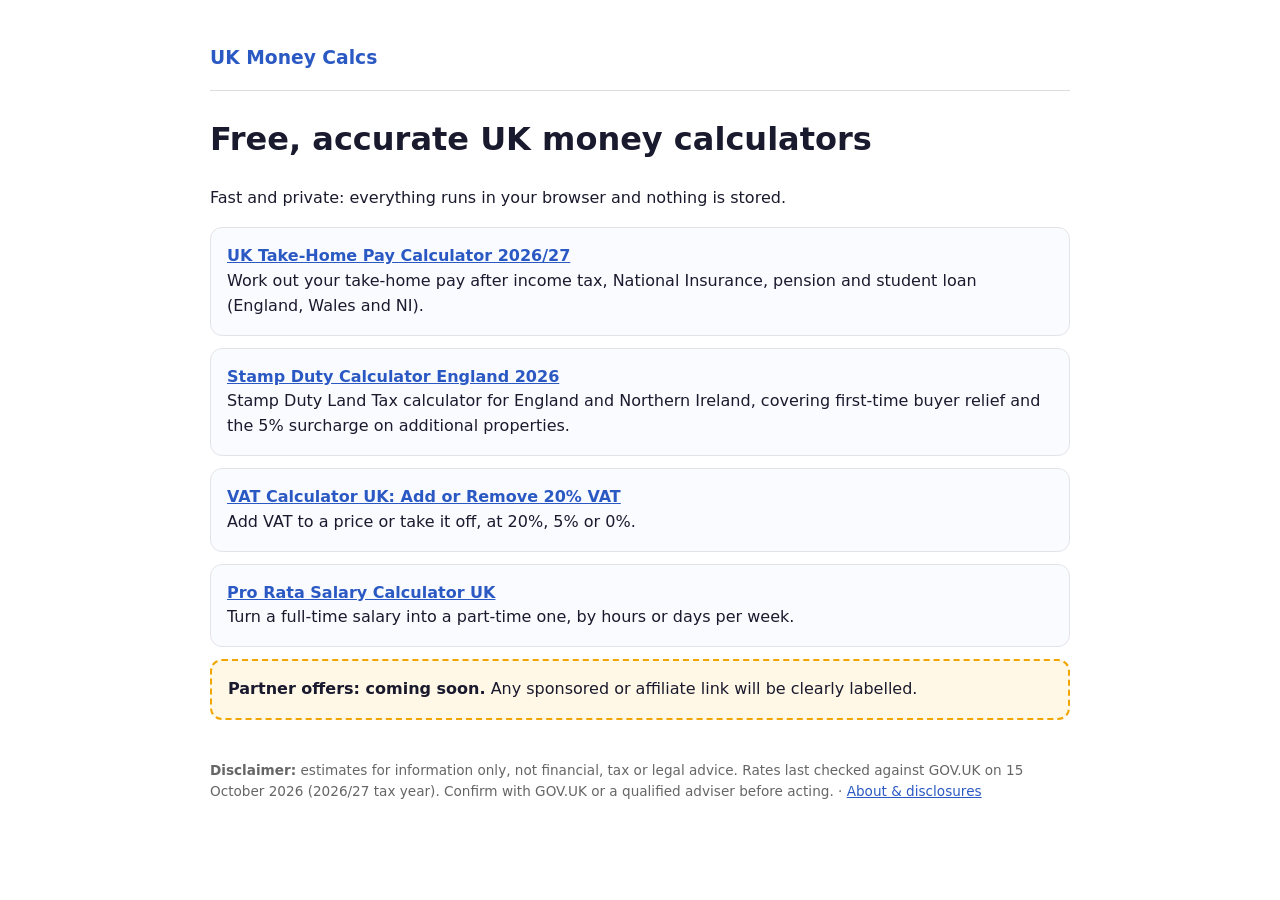
==== index.html @ 7edcd3c6 "deploy: f1eb9f569ce19856497ec748d9ec440bfd21a035" ====
<!doctype html><html lang="en-GB"><head><meta charset="utf-8"><meta name="viewport" content="width=device-width,initial-scale=1">
<title>UK Money Calculators: take-home pay, stamp duty, VAT</title><meta name="description" content="Free UK calculators for salary, tax, stamp duty and VAT."><link rel="stylesheet" href="style.css"></head><body>
<header><h3><a href="index.html" style="text-decoration:none">UK Money Calcs</a></h3></header><h1>Free, accurate UK money calculators</h1><p>Fast and private: everything runs in your browser and nothing is stored.</p><div class=card><a href="take-home-pay.html"><b>UK Take-Home Pay Calculator 2026/27</b></a><br>Work out your take-home pay after income tax, National Insurance, pension and student loan (England, Wales and NI).</div><div class=card><a href="stamp-duty.html"><b>Stamp Duty Calculator England 2026</b></a><br>Stamp Duty Land Tax calculator for England and Northern Ireland, covering first-time buyer relief and the 5% surcharge on additional properties.</div><div class=card><a href="vat.html"><b>VAT Calculator UK: Add or Remove 20% VAT</b></a><br>Add VAT to a price or take it off, at 20%, 5% or 0%.</div><div class=card><a href="pro-rata-salary.html"><b>Pro Rata Salary Calculator UK</b></a><br>Turn a full-time salary into a part-time one, by hours or days per week.</div><div class="card sp"><b>Partner offers: coming soon.</b> Any sponsored or affiliate link will be clearly labelled.</div>
<footer><b>Disclaimer:</b> estimates for information only, not financial, tax or legal advice. Rates last checked against GOV.UK on 15 October 2026 (2026/27 tax year). Confirm with GOV.UK or a qualified adviser before acting. · <a href="about.html">About &amp; disclosures</a></footer></body></html>
---- style.css ----
body{font-family:system-ui,sans-serif;max-width:860px;margin:0 auto;padding:24px;color:#1a1a2e;line-height:1.55}
header{display:flex;justify-content:space-between;align-items:center;border-bottom:1px solid #ddd;margin-bottom:24px}
a{color:#2b59c3}.card{border:1px solid #e3e3ea;border-radius:12px;padding:16px;margin:12px 0;background:#fafbff}
input,select,button{font-size:1rem;padding:8px;border-radius:8px;border:1px solid #bbb}button{background:#2b59c3;color:#fff;border:0;cursor:pointer}
table{border-collapse:collapse;width:100%}td,th{border-bottom:1px solid #eee;padding:6px;text-align:left}
.tag{display:inline-block;background:#e8eefc;border-radius:6px;padding:2px 8px;margin:2px;font-size:.85rem}
.sp{border:2px dashed #f0a500;background:#fff8e6}footer{margin-top:40px;font-size:.85rem;color:#666}
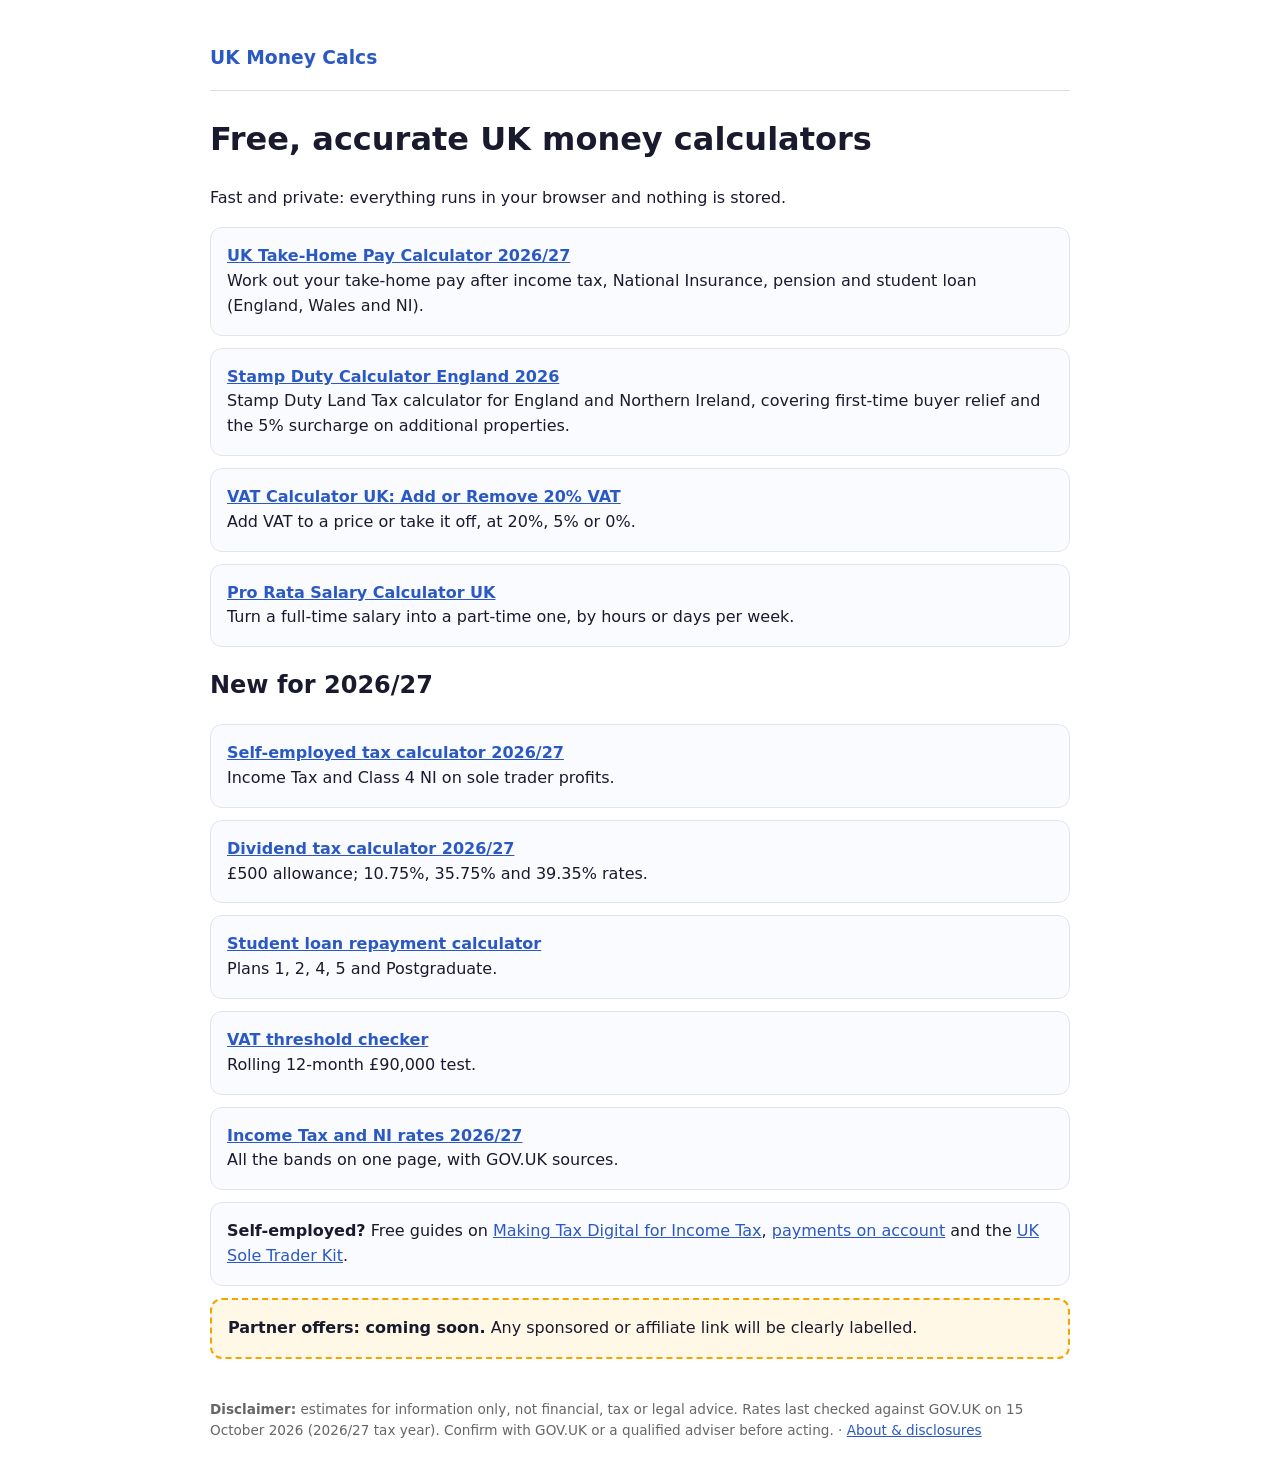
==== commit 12688880: "deploy: eb9a6953565195089702cbcd7c6e35ed4229d82c" ====
--- a/index.html
+++ b/index.html
@@ -1,4 +1,4 @@
 <!doctype html><html lang="en-GB"><head><meta charset="utf-8"><meta name="viewport" content="width=device-width,initial-scale=1">
-<title>UK Money Calculators: take-home pay, stamp duty, VAT</title><meta name="description" content="Free UK calculators for salary, tax, stamp duty and VAT."><link rel="stylesheet" href="style.css"></head><body>
-<header><h3><a href="index.html" style="text-decoration:none">UK Money Calcs</a></h3></header><h1>Free, accurate UK money calculators</h1><p>Fast and private: everything runs in your browser and nothing is stored.</p><div class=card><a href="take-home-pay.html"><b>UK Take-Home Pay Calculator 2026/27</b></a><br>Work out your take-home pay after income tax, National Insurance, pension and student loan (England, Wales and NI).</div><div class=card><a href="stamp-duty.html"><b>Stamp Duty Calculator England 2026</b></a><br>Stamp Duty Land Tax calculator for England and Northern Ireland, covering first-time buyer relief and the 5% surcharge on additional properties.</div><div class=card><a href="vat.html"><b>VAT Calculator UK: Add or Remove 20% VAT</b></a><br>Add VAT to a price or take it off, at 20%, 5% or 0%.</div><div class=card><a href="pro-rata-salary.html"><b>Pro Rata Salary Calculator UK</b></a><br>Turn a full-time salary into a part-time one, by hours or days per week.</div><div class="card sp"><b>Partner offers: coming soon.</b> Any sponsored or affiliate link will be clearly labelled.</div>
-<footer><b>Disclaimer:</b> estimates for information only, not financial, tax or legal advice. Rates last checked against GOV.UK on 15 October 2026 (2026/27 tax year). Confirm with GOV.UK or a qualified adviser before acting. · <a href="about.html">About &amp; disclosures</a></footer></body></html>+<title>UK Money Calculators: take-home pay, stamp duty, VAT</title><meta name="description" content="Free UK calculators for salary, tax, stamp duty and VAT."><meta name="google-site-verification" content="4ClukxyHFtP7GSHUR0D75dGuQpNh220_u6YMPQ5exTw" /><link rel="stylesheet" href="style.css"></head><body>
+<header><h3><a href="index.html" style="text-decoration:none">UK Money Calcs</a></h3></header><h1>Free, accurate UK money calculators</h1><p>Fast and private: everything runs in your browser and nothing is stored.</p><div class=card><a href="take-home-pay.html"><b>UK Take-Home Pay Calculator 2026/27</b></a><br>Work out your take-home pay after income tax, National Insurance, pension and student loan (England, Wales and NI).</div><div class=card><a href="stamp-duty.html"><b>Stamp Duty Calculator England 2026</b></a><br>Stamp Duty Land Tax calculator for England and Northern Ireland, covering first-time buyer relief and the 5% surcharge on additional properties.</div><div class=card><a href="vat.html"><b>VAT Calculator UK: Add or Remove 20% VAT</b></a><br>Add VAT to a price or take it off, at 20%, 5% or 0%.</div><div class=card><a href="pro-rata-salary.html"><b>Pro Rata Salary Calculator UK</b></a><br>Turn a full-time salary into a part-time one, by hours or days per week.</div><h2>New for 2026/27</h2><div class=card><a href="self-employed-tax-calculator.html"><b>Self-employed tax calculator 2026/27</b></a><br>Income Tax and Class 4 NI on sole trader profits.</div><div class=card><a href="dividend-tax-calculator.html"><b>Dividend tax calculator 2026/27</b></a><br>£500 allowance; 10.75%, 35.75% and 39.35% rates.</div><div class=card><a href="student-loan-repayment-calculator.html"><b>Student loan repayment calculator</b></a><br>Plans 1, 2, 4, 5 and Postgraduate.</div><div class=card><a href="vat-threshold-checker.html"><b>VAT threshold checker</b></a><br>Rolling 12-month £90,000 test.</div><div class=card><a href="income-tax-bands-2026-27.html"><b>Income Tax and NI rates 2026/27</b></a><br>All the bands on one page, with GOV.UK sources.</div><div class=card><b>Self-employed?</b> Free guides on <a href="https://andreiturcea-creator.github.io/uk-freelancer-kit/guide-mtd.html">Making Tax Digital for Income Tax</a>, <a href="https://andreiturcea-creator.github.io/uk-freelancer-kit/guide-payments-on-account.html">payments on account</a> and the <a href="https://andreiturcea-creator.github.io/uk-freelancer-kit/">UK Sole Trader Kit</a>.</div><div class="card sp"><b>Partner offers: coming soon.</b> Any sponsored or affiliate link will be clearly labelled.</div>
+<footer><b>Disclaimer:</b> estimates for information only, not financial, tax or legal advice. Rates last checked against GOV.UK on 15 October 2026 (2026/27 tax year). Confirm with GOV.UK or a qualified adviser before acting. · <a href="about.html">About & disclosures</a></footer></body></html>
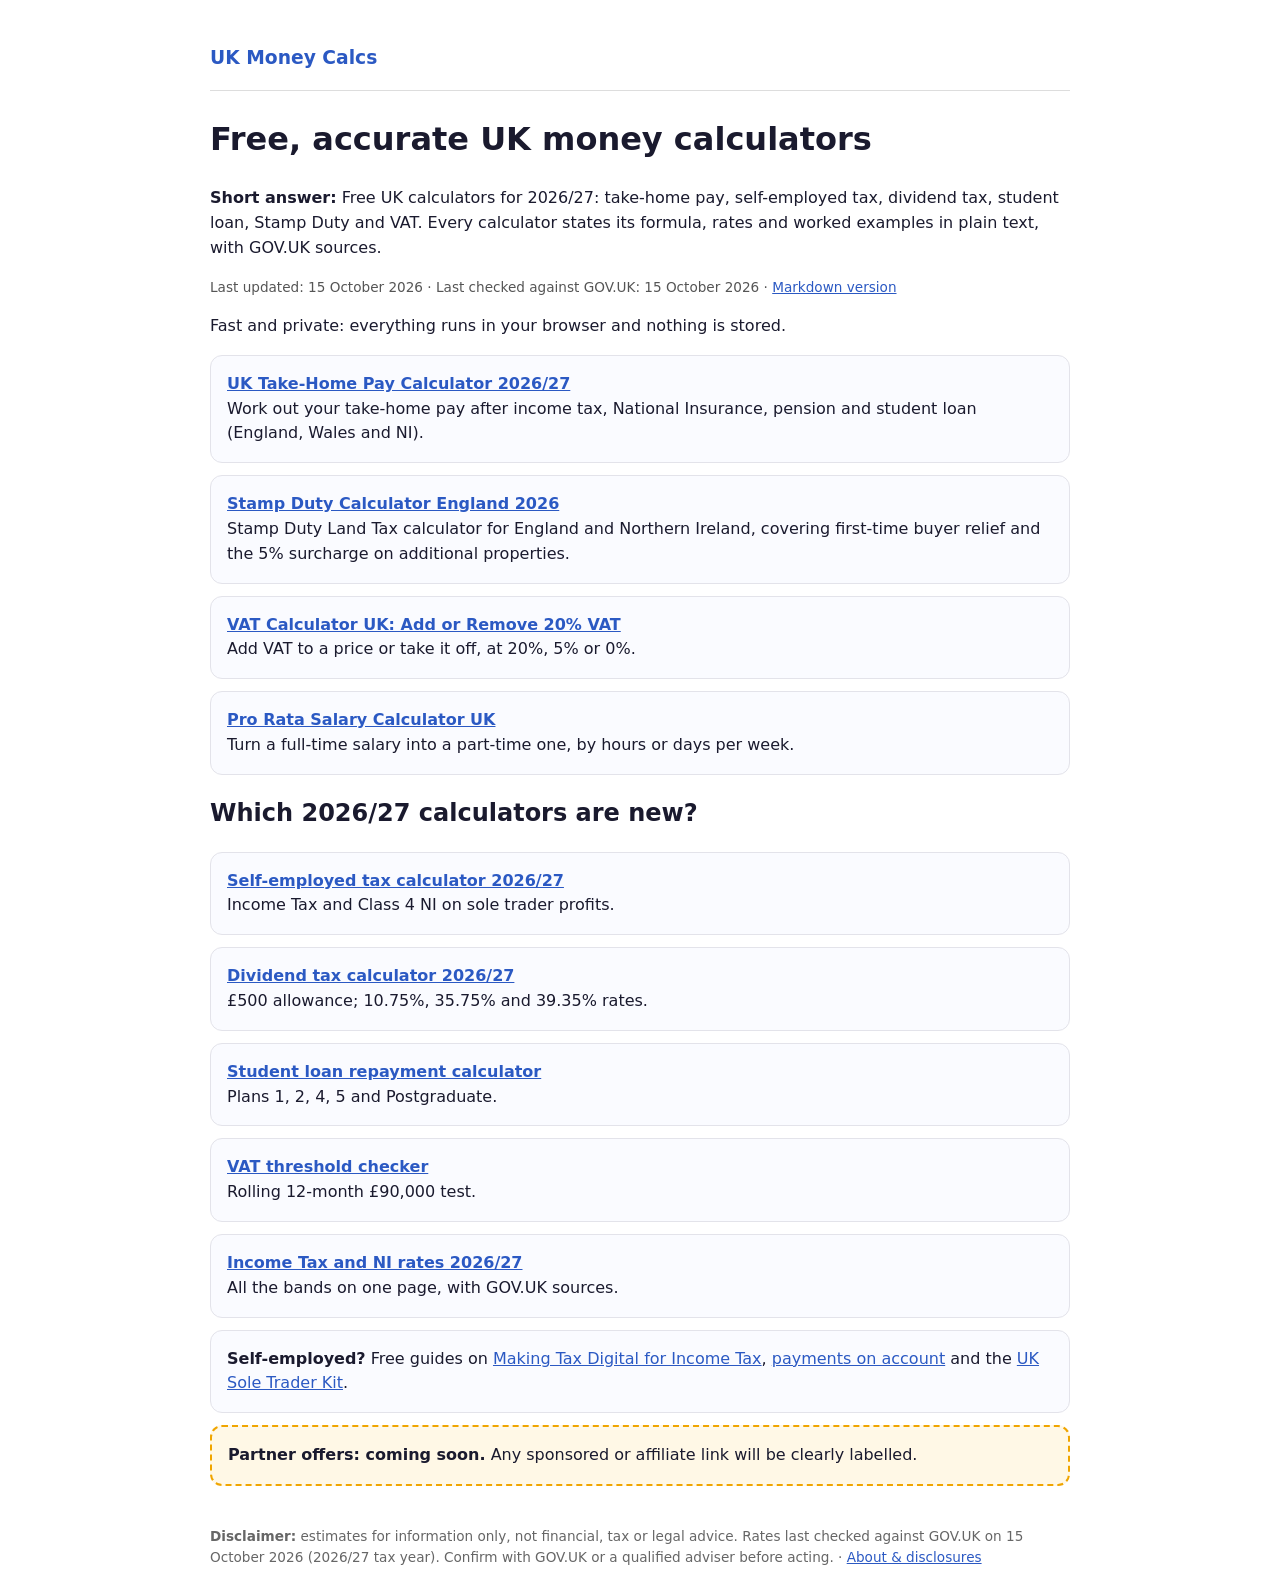
==== commit 423f347e: "deploy: 4d28c68f934d580df96f90bd85cd11a6fde733cb" ====
--- a/index.html
+++ b/index.html
@@ -1,4 +1,4 @@
 <!doctype html><html lang="en-GB"><head><meta charset="utf-8"><meta name="viewport" content="width=device-width,initial-scale=1">
-<title>UK Money Calculators: take-home pay, stamp duty, VAT</title><meta name="description" content="Free UK calculators for salary, tax, stamp duty and VAT."><meta name="google-site-verification" content="4ClukxyHFtP7GSHUR0D75dGuQpNh220_u6YMPQ5exTw" /><link rel="stylesheet" href="style.css"></head><body>
-<header><h3><a href="index.html" style="text-decoration:none">UK Money Calcs</a></h3></header><h1>Free, accurate UK money calculators</h1><p>Fast and private: everything runs in your browser and nothing is stored.</p><div class=card><a href="take-home-pay.html"><b>UK Take-Home Pay Calculator 2026/27</b></a><br>Work out your take-home pay after income tax, National Insurance, pension and student loan (England, Wales and NI).</div><div class=card><a href="stamp-duty.html"><b>Stamp Duty Calculator England 2026</b></a><br>Stamp Duty Land Tax calculator for England and Northern Ireland, covering first-time buyer relief and the 5% surcharge on additional properties.</div><div class=card><a href="vat.html"><b>VAT Calculator UK: Add or Remove 20% VAT</b></a><br>Add VAT to a price or take it off, at 20%, 5% or 0%.</div><div class=card><a href="pro-rata-salary.html"><b>Pro Rata Salary Calculator UK</b></a><br>Turn a full-time salary into a part-time one, by hours or days per week.</div><h2>New for 2026/27</h2><div class=card><a href="self-employed-tax-calculator.html"><b>Self-employed tax calculator 2026/27</b></a><br>Income Tax and Class 4 NI on sole trader profits.</div><div class=card><a href="dividend-tax-calculator.html"><b>Dividend tax calculator 2026/27</b></a><br>£500 allowance; 10.75%, 35.75% and 39.35% rates.</div><div class=card><a href="student-loan-repayment-calculator.html"><b>Student loan repayment calculator</b></a><br>Plans 1, 2, 4, 5 and Postgraduate.</div><div class=card><a href="vat-threshold-checker.html"><b>VAT threshold checker</b></a><br>Rolling 12-month £90,000 test.</div><div class=card><a href="income-tax-bands-2026-27.html"><b>Income Tax and NI rates 2026/27</b></a><br>All the bands on one page, with GOV.UK sources.</div><div class=card><b>Self-employed?</b> Free guides on <a href="https://andreiturcea-creator.github.io/uk-freelancer-kit/guide-mtd.html">Making Tax Digital for Income Tax</a>, <a href="https://andreiturcea-creator.github.io/uk-freelancer-kit/guide-payments-on-account.html">payments on account</a> and the <a href="https://andreiturcea-creator.github.io/uk-freelancer-kit/">UK Sole Trader Kit</a>.</div><div class="card sp"><b>Partner offers: coming soon.</b> Any sponsored or affiliate link will be clearly labelled.</div>
+<title>UK Money Calculators: take-home pay, stamp duty, VAT</title><meta name="description" content="Free UK calculators for salary, tax, stamp duty and VAT."><meta name="google-site-verification" content="4ClukxyHFtP7GSHUR0D75dGuQpNh220_u6YMPQ5exTw" /><link rel="stylesheet" href="style.css"><link rel="canonical" href="https://andreiturcea-creator.github.io/uk-money-calcs/"><link rel="alternate" type="text/markdown" href="index.html.md" title="Markdown version"><meta property="article:modified_time" content="2026-10-15"><script type="application/ld+json">{"@context": "https://schema.org", "@graph": [{"@type": "WebSite", "@id": "https://andreiturcea-creator.github.io/uk-money-calcs/#website", "name": "UK Money Calcs", "url": "https://andreiturcea-creator.github.io/uk-money-calcs/", "description": "Free UK personal-finance calculators for the 2026/27 tax year (England, Wales and Northern Ireland): take-home pay, self-employed tax, dividend tax, student loan repayments, Stamp Duty Land Tax, VAT and the VAT registration threshold. Each calculator page states its formula, rates and worked examples in plain text, with GOV.UK sources.", "inLanguage": "en-GB", "publisher": {"@id": "https://andreiturcea-creator.github.io/uk-money-calcs/#org"}}, {"@type": "Organization", "@id": "https://andreiturcea-creator.github.io/uk-money-calcs/#org", "name": "UK Money Calcs", "url": "https://andreiturcea-creator.github.io/uk-money-calcs/"}, {"@type": "WebPage", "@id": "https://andreiturcea-creator.github.io/uk-money-calcs/#webpage", "url": "https://andreiturcea-creator.github.io/uk-money-calcs/", "name": "UK Money Calculators: take-home pay, stamp duty, VAT", "description": "Free UK calculators for salary, tax, stamp duty and VAT.", "inLanguage": "en-GB", "isPartOf": {"@id": "https://andreiturcea-creator.github.io/uk-money-calcs/#website"}, "datePublished": "2026-10-15", "dateModified": "2026-10-15", "lastReviewed": "2026-10-15", "breadcrumb": {"@id": "https://andreiturcea-creator.github.io/uk-money-calcs/#breadcrumb"}, "encoding": {"@type": "MediaObject", "contentUrl": "https://andreiturcea-creator.github.io/uk-money-calcs/index.html.md", "encodingFormat": "text/markdown"}}, {"@type": "BreadcrumbList", "@id": "https://andreiturcea-creator.github.io/uk-money-calcs/#breadcrumb", "itemListElement": [{"@type": "ListItem", "position": 1, "name": "UK Money Calcs", "item": "https://andreiturcea-creator.github.io/uk-money-calcs/"}]}]}</script></head><body>
+<header><h3 id="uk-money-calcs"><a href="index.html" style="text-decoration:none">UK Money Calcs</a></h3></header><h1>Free, accurate UK money calculators</h1><p id="answer" class="answer"><b>Short answer:</b> Free UK calculators for 2026/27: take-home pay, self-employed tax, dividend tax, student loan, Stamp Duty and VAT. Every calculator states its formula, rates and worked examples in plain text, with GOV.UK sources.</p><p id="last-updated" style="font-size:.85rem;color:#555">Last updated: <time datetime="2026-10-15">15 October 2026</time> · Last checked against GOV.UK: <time datetime="2026-10-15">15 October 2026</time> · <a href="index.html.md">Markdown version</a></p><p>Fast and private: everything runs in your browser and nothing is stored.</p><div class=card><a href="take-home-pay.html"><b>UK Take-Home Pay Calculator 2026/27</b></a><br>Work out your take-home pay after income tax, National Insurance, pension and student loan (England, Wales and NI).</div><div class=card><a href="stamp-duty.html"><b>Stamp Duty Calculator England 2026</b></a><br>Stamp Duty Land Tax calculator for England and Northern Ireland, covering first-time buyer relief and the 5% surcharge on additional properties.</div><div class=card><a href="vat.html"><b>VAT Calculator UK: Add or Remove 20% VAT</b></a><br>Add VAT to a price or take it off, at 20%, 5% or 0%.</div><div class=card><a href="pro-rata-salary.html"><b>Pro Rata Salary Calculator UK</b></a><br>Turn a full-time salary into a part-time one, by hours or days per week.</div><h2 id="which-2026-27-calculators-are-new">Which 2026/27 calculators are new?</h2><div class=card><a href="self-employed-tax-calculator.html"><b>Self-employed tax calculator 2026/27</b></a><br>Income Tax and Class 4 NI on sole trader profits.</div><div class=card><a href="dividend-tax-calculator.html"><b>Dividend tax calculator 2026/27</b></a><br>£500 allowance; 10.75%, 35.75% and 39.35% rates.</div><div class=card><a href="student-loan-repayment-calculator.html"><b>Student loan repayment calculator</b></a><br>Plans 1, 2, 4, 5 and Postgraduate.</div><div class=card><a href="vat-threshold-checker.html"><b>VAT threshold checker</b></a><br>Rolling 12-month £90,000 test.</div><div class=card><a href="income-tax-bands-2026-27.html"><b>Income Tax and NI rates 2026/27</b></a><br>All the bands on one page, with GOV.UK sources.</div><div class=card><b>Self-employed?</b> Free guides on <a href="https://andreiturcea-creator.github.io/uk-freelancer-kit/guide-mtd.html">Making Tax Digital for Income Tax</a>, <a href="https://andreiturcea-creator.github.io/uk-freelancer-kit/guide-payments-on-account.html">payments on account</a> and the <a href="https://andreiturcea-creator.github.io/uk-freelancer-kit/">UK Sole Trader Kit</a>.</div><div class="card sp"><b>Partner offers: coming soon.</b> Any sponsored or affiliate link will be clearly labelled.</div>
 <footer><b>Disclaimer:</b> estimates for information only, not financial, tax or legal advice. Rates last checked against GOV.UK on 15 October 2026 (2026/27 tax year). Confirm with GOV.UK or a qualified adviser before acting. · <a href="about.html">About & disclosures</a></footer></body></html>
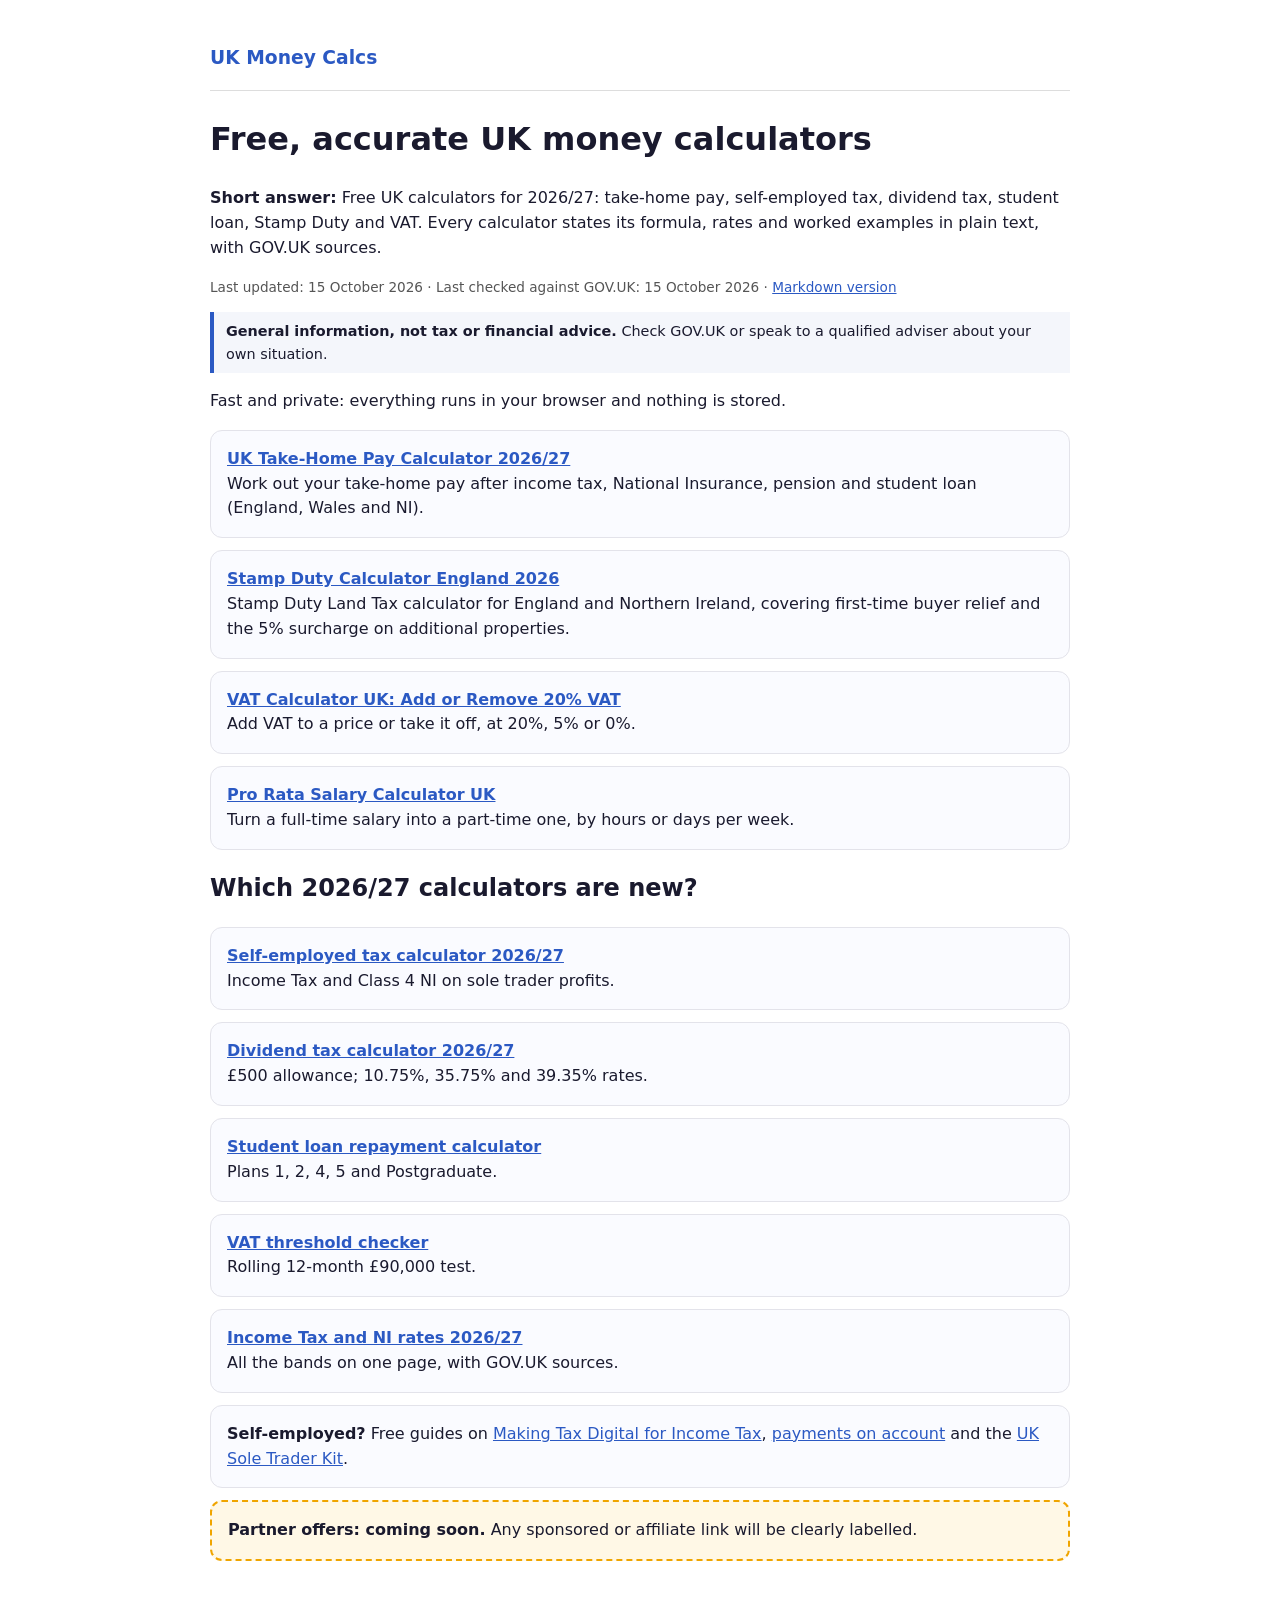
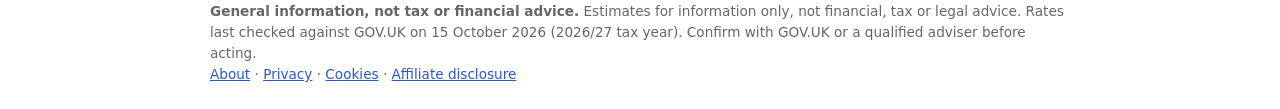
==== commit f94557ba: "deploy: f3c019b925c28906e1185f82b768cd25880e3602" ====
--- a/index.html
+++ b/index.html
@@ -1,4 +1,4 @@
 <!doctype html><html lang="en-GB"><head><meta charset="utf-8"><meta name="viewport" content="width=device-width,initial-scale=1">
 <title>UK Money Calculators: take-home pay, stamp duty, VAT</title><meta name="description" content="Free UK calculators for salary, tax, stamp duty and VAT."><meta name="google-site-verification" content="4ClukxyHFtP7GSHUR0D75dGuQpNh220_u6YMPQ5exTw" /><link rel="stylesheet" href="style.css"><link rel="canonical" href="https://andreiturcea-creator.github.io/uk-money-calcs/"><link rel="alternate" type="text/markdown" href="index.html.md" title="Markdown version"><meta property="article:modified_time" content="2026-10-15"><script type="application/ld+json">{"@context": "https://schema.org", "@graph": [{"@type": "WebSite", "@id": "https://andreiturcea-creator.github.io/uk-money-calcs/#website", "name": "UK Money Calcs", "url": "https://andreiturcea-creator.github.io/uk-money-calcs/", "description": "Free UK personal-finance calculators for the 2026/27 tax year (England, Wales and Northern Ireland): take-home pay, self-employed tax, dividend tax, student loan repayments, Stamp Duty Land Tax, VAT and the VAT registration threshold. Each calculator page states its formula, rates and worked examples in plain text, with GOV.UK sources.", "inLanguage": "en-GB", "publisher": {"@id": "https://andreiturcea-creator.github.io/uk-money-calcs/#org"}}, {"@type": "Organization", "@id": "https://andreiturcea-creator.github.io/uk-money-calcs/#org", "name": "UK Money Calcs", "url": "https://andreiturcea-creator.github.io/uk-money-calcs/"}, {"@type": "WebPage", "@id": "https://andreiturcea-creator.github.io/uk-money-calcs/#webpage", "url": "https://andreiturcea-creator.github.io/uk-money-calcs/", "name": "UK Money Calculators: take-home pay, stamp duty, VAT", "description": "Free UK calculators for salary, tax, stamp duty and VAT.", "inLanguage": "en-GB", "isPartOf": {"@id": "https://andreiturcea-creator.github.io/uk-money-calcs/#website"}, "datePublished": "2026-10-15", "dateModified": "2026-10-15", "lastReviewed": "2026-10-15", "breadcrumb": {"@id": "https://andreiturcea-creator.github.io/uk-money-calcs/#breadcrumb"}, "encoding": {"@type": "MediaObject", "contentUrl": "https://andreiturcea-creator.github.io/uk-money-calcs/index.html.md", "encodingFormat": "text/markdown"}}, {"@type": "BreadcrumbList", "@id": "https://andreiturcea-creator.github.io/uk-money-calcs/#breadcrumb", "itemListElement": [{"@type": "ListItem", "position": 1, "name": "UK Money Calcs", "item": "https://andreiturcea-creator.github.io/uk-money-calcs/"}]}]}</script></head><body>
-<header><h3 id="uk-money-calcs"><a href="index.html" style="text-decoration:none">UK Money Calcs</a></h3></header><h1>Free, accurate UK money calculators</h1><p id="answer" class="answer"><b>Short answer:</b> Free UK calculators for 2026/27: take-home pay, self-employed tax, dividend tax, student loan, Stamp Duty and VAT. Every calculator states its formula, rates and worked examples in plain text, with GOV.UK sources.</p><p id="last-updated" style="font-size:.85rem;color:#555">Last updated: <time datetime="2026-10-15">15 October 2026</time> · Last checked against GOV.UK: <time datetime="2026-10-15">15 October 2026</time> · <a href="index.html.md">Markdown version</a></p><p>Fast and private: everything runs in your browser and nothing is stored.</p><div class=card><a href="take-home-pay.html"><b>UK Take-Home Pay Calculator 2026/27</b></a><br>Work out your take-home pay after income tax, National Insurance, pension and student loan (England, Wales and NI).</div><div class=card><a href="stamp-duty.html"><b>Stamp Duty Calculator England 2026</b></a><br>Stamp Duty Land Tax calculator for England and Northern Ireland, covering first-time buyer relief and the 5% surcharge on additional properties.</div><div class=card><a href="vat.html"><b>VAT Calculator UK: Add or Remove 20% VAT</b></a><br>Add VAT to a price or take it off, at 20%, 5% or 0%.</div><div class=card><a href="pro-rata-salary.html"><b>Pro Rata Salary Calculator UK</b></a><br>Turn a full-time salary into a part-time one, by hours or days per week.</div><h2 id="which-2026-27-calculators-are-new">Which 2026/27 calculators are new?</h2><div class=card><a href="self-employed-tax-calculator.html"><b>Self-employed tax calculator 2026/27</b></a><br>Income Tax and Class 4 NI on sole trader profits.</div><div class=card><a href="dividend-tax-calculator.html"><b>Dividend tax calculator 2026/27</b></a><br>£500 allowance; 10.75%, 35.75% and 39.35% rates.</div><div class=card><a href="student-loan-repayment-calculator.html"><b>Student loan repayment calculator</b></a><br>Plans 1, 2, 4, 5 and Postgraduate.</div><div class=card><a href="vat-threshold-checker.html"><b>VAT threshold checker</b></a><br>Rolling 12-month £90,000 test.</div><div class=card><a href="income-tax-bands-2026-27.html"><b>Income Tax and NI rates 2026/27</b></a><br>All the bands on one page, with GOV.UK sources.</div><div class=card><b>Self-employed?</b> Free guides on <a href="https://andreiturcea-creator.github.io/uk-freelancer-kit/guide-mtd.html">Making Tax Digital for Income Tax</a>, <a href="https://andreiturcea-creator.github.io/uk-freelancer-kit/guide-payments-on-account.html">payments on account</a> and the <a href="https://andreiturcea-creator.github.io/uk-freelancer-kit/">UK Sole Trader Kit</a>.</div><div class="card sp"><b>Partner offers: coming soon.</b> Any sponsored or affiliate link will be clearly labelled.</div>
-<footer><b>Disclaimer:</b> estimates for information only, not financial, tax or legal advice. Rates last checked against GOV.UK on 15 October 2026 (2026/27 tax year). Confirm with GOV.UK or a qualified adviser before acting. · <a href="about.html">About & disclosures</a></footer></body></html>+<header><h3 id="uk-money-calcs"><a href="index.html" style="text-decoration:none">UK Money Calcs</a></h3></header><h1>Free, accurate UK money calculators</h1><p id="answer" class="answer"><b>Short answer:</b> Free UK calculators for 2026/27: take-home pay, self-employed tax, dividend tax, student loan, Stamp Duty and VAT. Every calculator states its formula, rates and worked examples in plain text, with GOV.UK sources.</p><p id="last-updated" style="font-size:.85rem;color:#555">Last updated: <time datetime="2026-10-15">15 October 2026</time> · Last checked against GOV.UK: <time datetime="2026-10-15">15 October 2026</time> · <a href="index.html.md">Markdown version</a></p><p class="note" style="background:#f4f6fb;border-left:4px solid #2b59c3;padding:8px 12px;font-size:.9rem"><b>General information, not tax or financial advice.</b> Check GOV.UK or speak to a qualified adviser about your own situation.</p><p>Fast and private: everything runs in your browser and nothing is stored.</p><div class=card><a href="take-home-pay.html"><b>UK Take-Home Pay Calculator 2026/27</b></a><br>Work out your take-home pay after income tax, National Insurance, pension and student loan (England, Wales and NI).</div><div class=card><a href="stamp-duty.html"><b>Stamp Duty Calculator England 2026</b></a><br>Stamp Duty Land Tax calculator for England and Northern Ireland, covering first-time buyer relief and the 5% surcharge on additional properties.</div><div class=card><a href="vat.html"><b>VAT Calculator UK: Add or Remove 20% VAT</b></a><br>Add VAT to a price or take it off, at 20%, 5% or 0%.</div><div class=card><a href="pro-rata-salary.html"><b>Pro Rata Salary Calculator UK</b></a><br>Turn a full-time salary into a part-time one, by hours or days per week.</div><h2 id="which-2026-27-calculators-are-new">Which 2026/27 calculators are new?</h2><div class=card><a href="self-employed-tax-calculator.html"><b>Self-employed tax calculator 2026/27</b></a><br>Income Tax and Class 4 NI on sole trader profits.</div><div class=card><a href="dividend-tax-calculator.html"><b>Dividend tax calculator 2026/27</b></a><br>£500 allowance; 10.75%, 35.75% and 39.35% rates.</div><div class=card><a href="student-loan-repayment-calculator.html"><b>Student loan repayment calculator</b></a><br>Plans 1, 2, 4, 5 and Postgraduate.</div><div class=card><a href="vat-threshold-checker.html"><b>VAT threshold checker</b></a><br>Rolling 12-month £90,000 test.</div><div class=card><a href="income-tax-bands-2026-27.html"><b>Income Tax and NI rates 2026/27</b></a><br>All the bands on one page, with GOV.UK sources.</div><div class=card><b>Self-employed?</b> Free guides on <a href="https://andreiturcea-creator.github.io/uk-freelancer-kit/guide-mtd.html">Making Tax Digital for Income Tax</a>, <a href="https://andreiturcea-creator.github.io/uk-freelancer-kit/guide-payments-on-account.html">payments on account</a> and the <a href="https://andreiturcea-creator.github.io/uk-freelancer-kit/">UK Sole Trader Kit</a>.</div><div class="card sp"><b>Partner offers: coming soon.</b> Any sponsored or affiliate link will be clearly labelled.</div>
+<footer><b>General information, not tax or financial advice.</b> Estimates for information only, not financial, tax or legal advice. Rates last checked against GOV.UK on 15 October 2026 (2026/27 tax year). Confirm with GOV.UK or a qualified adviser before acting.<br><a href="about.html">About</a> · <a href="privacy.html">Privacy</a> · <a href="cookies.html">Cookies</a> · <a href="affiliate-disclosure.html">Affiliate disclosure</a></footer></body></html>
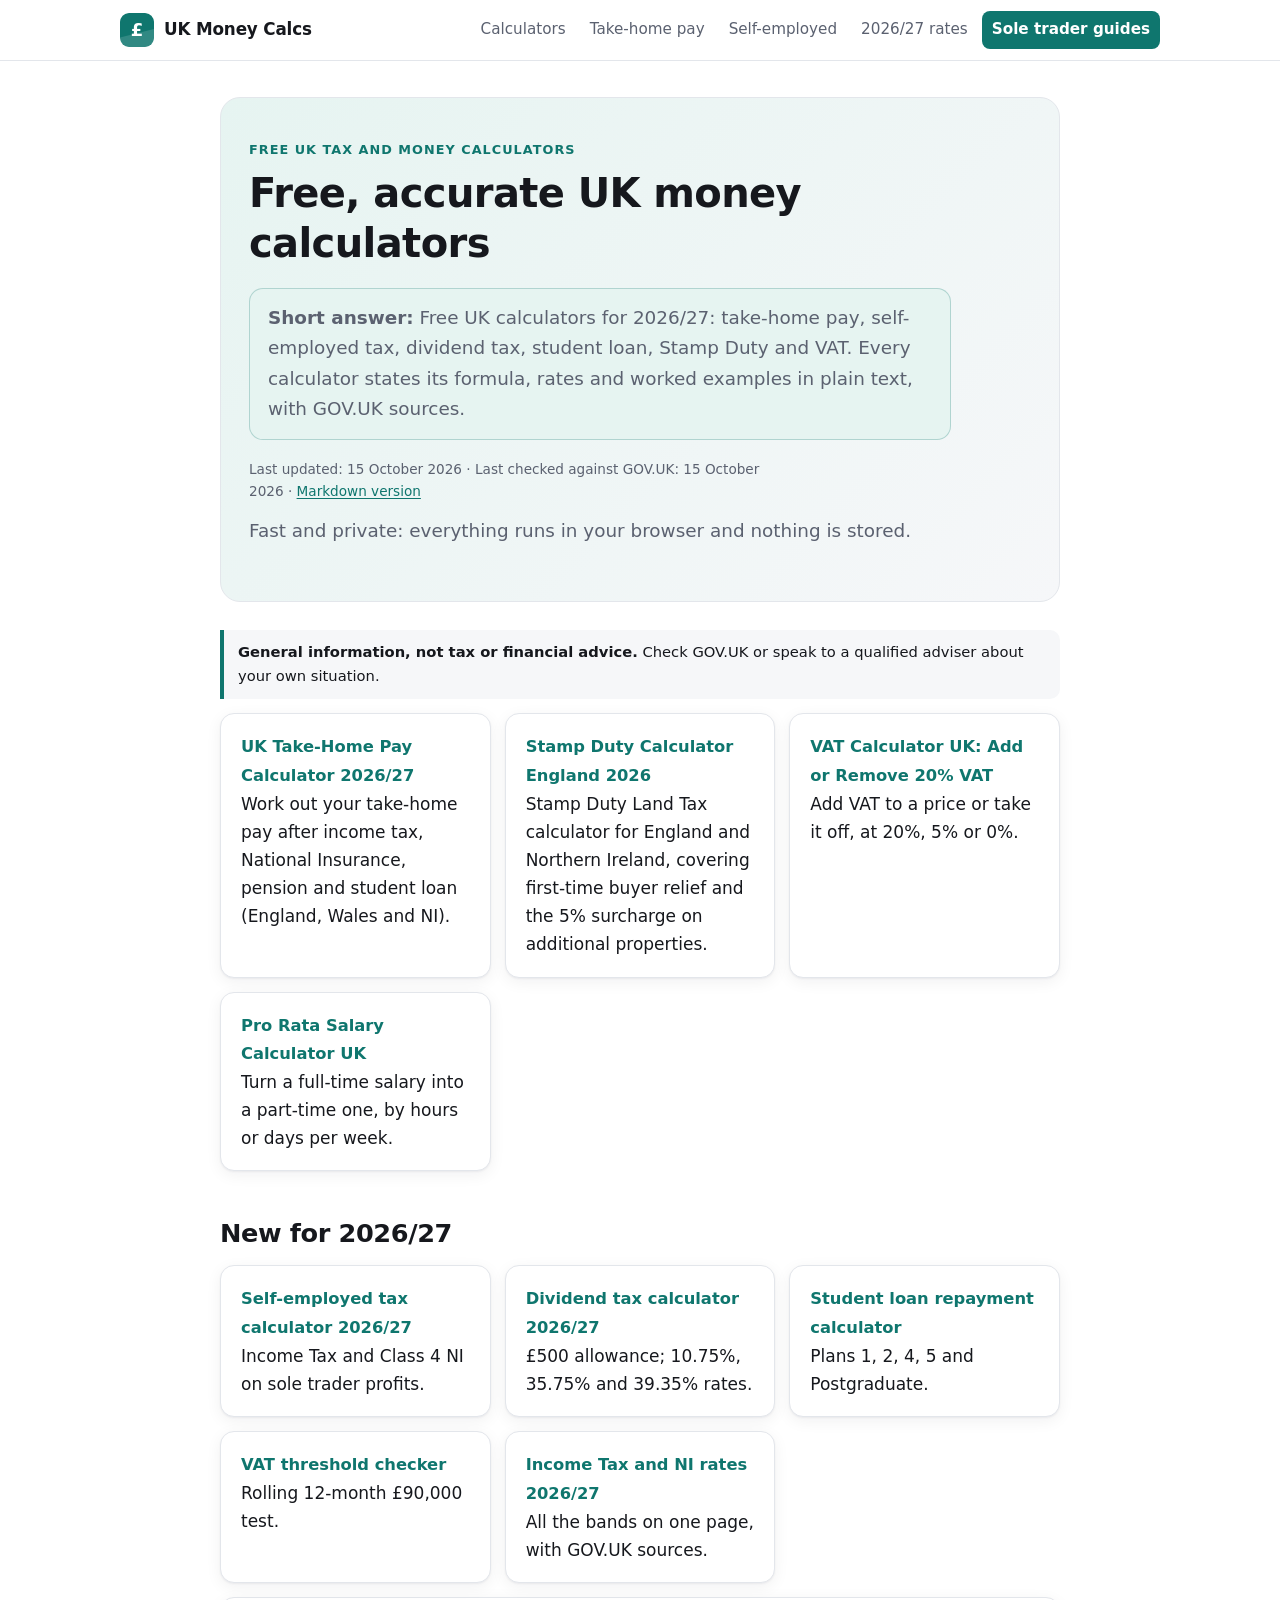
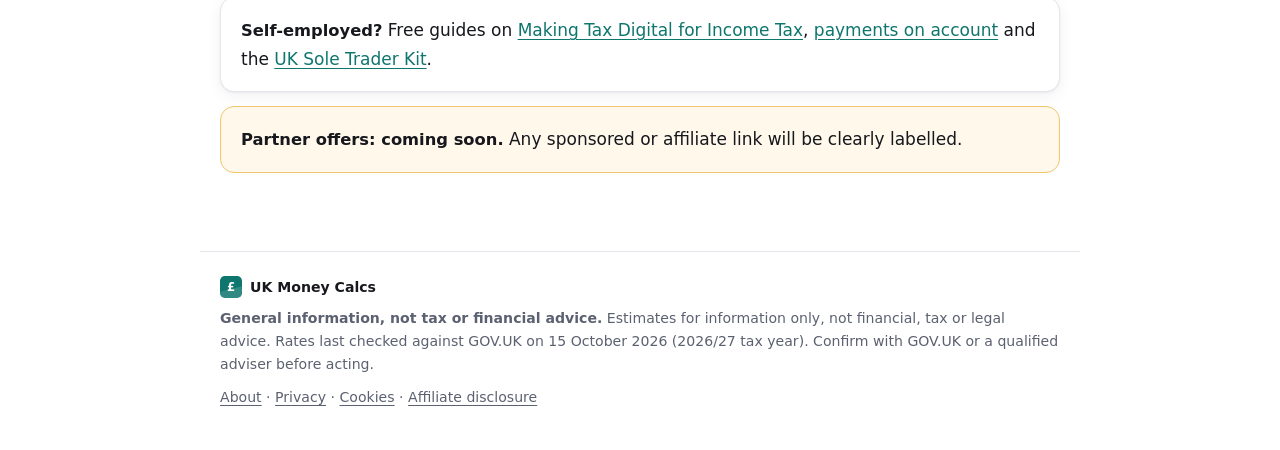
==== commit f62bd4cc: "deploy: f84b35d53f2e20c5ce0b49495f713a588c315b15" ====
--- a/index.html
+++ b/index.html
@@ -1,4 +1,4 @@
 <!doctype html><html lang="en-GB"><head><meta charset="utf-8"><meta name="viewport" content="width=device-width,initial-scale=1">
-<title>UK Money Calculators: take-home pay, stamp duty, VAT</title><meta name="description" content="Free UK calculators for salary, tax, stamp duty and VAT."><meta name="google-site-verification" content="4ClukxyHFtP7GSHUR0D75dGuQpNh220_u6YMPQ5exTw" /><link rel="stylesheet" href="style.css"><link rel="canonical" href="https://andreiturcea-creator.github.io/uk-money-calcs/"><link rel="alternate" type="text/markdown" href="index.html.md" title="Markdown version"><meta property="article:modified_time" content="2026-10-15"><script type="application/ld+json">{"@context": "https://schema.org", "@graph": [{"@type": "WebSite", "@id": "https://andreiturcea-creator.github.io/uk-money-calcs/#website", "name": "UK Money Calcs", "url": "https://andreiturcea-creator.github.io/uk-money-calcs/", "description": "Free UK personal-finance calculators for the 2026/27 tax year (England, Wales and Northern Ireland): take-home pay, self-employed tax, dividend tax, student loan repayments, Stamp Duty Land Tax, VAT and the VAT registration threshold. Each calculator page states its formula, rates and worked examples in plain text, with GOV.UK sources.", "inLanguage": "en-GB", "publisher": {"@id": "https://andreiturcea-creator.github.io/uk-money-calcs/#org"}}, {"@type": "Organization", "@id": "https://andreiturcea-creator.github.io/uk-money-calcs/#org", "name": "UK Money Calcs", "url": "https://andreiturcea-creator.github.io/uk-money-calcs/"}, {"@type": "WebPage", "@id": "https://andreiturcea-creator.github.io/uk-money-calcs/#webpage", "url": "https://andreiturcea-creator.github.io/uk-money-calcs/", "name": "UK Money Calculators: take-home pay, stamp duty, VAT", "description": "Free UK calculators for salary, tax, stamp duty and VAT.", "inLanguage": "en-GB", "isPartOf": {"@id": "https://andreiturcea-creator.github.io/uk-money-calcs/#website"}, "datePublished": "2026-10-15", "dateModified": "2026-10-15", "lastReviewed": "2026-10-15", "breadcrumb": {"@id": "https://andreiturcea-creator.github.io/uk-money-calcs/#breadcrumb"}, "encoding": {"@type": "MediaObject", "contentUrl": "https://andreiturcea-creator.github.io/uk-money-calcs/index.html.md", "encodingFormat": "text/markdown"}}, {"@type": "BreadcrumbList", "@id": "https://andreiturcea-creator.github.io/uk-money-calcs/#breadcrumb", "itemListElement": [{"@type": "ListItem", "position": 1, "name": "UK Money Calcs", "item": "https://andreiturcea-creator.github.io/uk-money-calcs/"}]}]}</script></head><body>
-<header><h3 id="uk-money-calcs"><a href="index.html" style="text-decoration:none">UK Money Calcs</a></h3></header><h1>Free, accurate UK money calculators</h1><p id="answer" class="answer"><b>Short answer:</b> Free UK calculators for 2026/27: take-home pay, self-employed tax, dividend tax, student loan, Stamp Duty and VAT. Every calculator states its formula, rates and worked examples in plain text, with GOV.UK sources.</p><p id="last-updated" style="font-size:.85rem;color:#555">Last updated: <time datetime="2026-10-15">15 October 2026</time> · Last checked against GOV.UK: <time datetime="2026-10-15">15 October 2026</time> · <a href="index.html.md">Markdown version</a></p><p class="note" style="background:#f4f6fb;border-left:4px solid #2b59c3;padding:8px 12px;font-size:.9rem"><b>General information, not tax or financial advice.</b> Check GOV.UK or speak to a qualified adviser about your own situation.</p><p>Fast and private: everything runs in your browser and nothing is stored.</p><div class=card><a href="take-home-pay.html"><b>UK Take-Home Pay Calculator 2026/27</b></a><br>Work out your take-home pay after income tax, National Insurance, pension and student loan (England, Wales and NI).</div><div class=card><a href="stamp-duty.html"><b>Stamp Duty Calculator England 2026</b></a><br>Stamp Duty Land Tax calculator for England and Northern Ireland, covering first-time buyer relief and the 5% surcharge on additional properties.</div><div class=card><a href="vat.html"><b>VAT Calculator UK: Add or Remove 20% VAT</b></a><br>Add VAT to a price or take it off, at 20%, 5% or 0%.</div><div class=card><a href="pro-rata-salary.html"><b>Pro Rata Salary Calculator UK</b></a><br>Turn a full-time salary into a part-time one, by hours or days per week.</div><h2 id="which-2026-27-calculators-are-new">Which 2026/27 calculators are new?</h2><div class=card><a href="self-employed-tax-calculator.html"><b>Self-employed tax calculator 2026/27</b></a><br>Income Tax and Class 4 NI on sole trader profits.</div><div class=card><a href="dividend-tax-calculator.html"><b>Dividend tax calculator 2026/27</b></a><br>£500 allowance; 10.75%, 35.75% and 39.35% rates.</div><div class=card><a href="student-loan-repayment-calculator.html"><b>Student loan repayment calculator</b></a><br>Plans 1, 2, 4, 5 and Postgraduate.</div><div class=card><a href="vat-threshold-checker.html"><b>VAT threshold checker</b></a><br>Rolling 12-month £90,000 test.</div><div class=card><a href="income-tax-bands-2026-27.html"><b>Income Tax and NI rates 2026/27</b></a><br>All the bands on one page, with GOV.UK sources.</div><div class=card><b>Self-employed?</b> Free guides on <a href="https://andreiturcea-creator.github.io/uk-freelancer-kit/guide-mtd.html">Making Tax Digital for Income Tax</a>, <a href="https://andreiturcea-creator.github.io/uk-freelancer-kit/guide-payments-on-account.html">payments on account</a> and the <a href="https://andreiturcea-creator.github.io/uk-freelancer-kit/">UK Sole Trader Kit</a>.</div><div class="card sp"><b>Partner offers: coming soon.</b> Any sponsored or affiliate link will be clearly labelled.</div>
-<footer><b>General information, not tax or financial advice.</b> Estimates for information only, not financial, tax or legal advice. Rates last checked against GOV.UK on 15 October 2026 (2026/27 tax year). Confirm with GOV.UK or a qualified adviser before acting.<br><a href="about.html">About</a> · <a href="privacy.html">Privacy</a> · <a href="cookies.html">Cookies</a> · <a href="affiliate-disclosure.html">Affiliate disclosure</a></footer></body></html>+<title>UK Money Calculators: take-home pay, stamp duty, VAT</title><meta name="description" content="Free UK calculators for salary, tax, stamp duty and VAT."><meta name="google-site-verification" content="4ClukxyHFtP7GSHUR0D75dGuQpNh220_u6YMPQ5exTw" /><link rel="stylesheet" href="style.css"><link rel="icon" href="favicon.svg" type="image/svg+xml"><meta name="theme-color" content="#0f766e"><meta name="color-scheme" content="light dark"><link rel="canonical" href="https://calcs.andreiturcea.com/"><link rel="alternate" type="text/markdown" href="index.html.md" title="Markdown version"><meta property="article:modified_time" content="2026-10-15"><script type="application/ld+json">{"@context": "https://schema.org", "@graph": [{"@type": "WebSite", "@id": "https://calcs.andreiturcea.com/#website", "name": "UK Money Calcs", "url": "https://calcs.andreiturcea.com/", "description": "Free UK personal-finance calculators for the 2026/27 tax year (England, Wales and Northern Ireland): take-home pay, self-employed tax, dividend tax, student loan repayments, Stamp Duty Land Tax, VAT and the VAT registration threshold. Each calculator page states its formula, rates and worked examples in plain text, with GOV.UK sources.", "inLanguage": "en-GB", "publisher": {"@id": "https://calcs.andreiturcea.com/#org"}}, {"@type": "Organization", "@id": "https://calcs.andreiturcea.com/#org", "name": "UK Money Calcs", "url": "https://calcs.andreiturcea.com/"}, {"@type": "WebPage", "@id": "https://calcs.andreiturcea.com/#webpage", "url": "https://calcs.andreiturcea.com/", "name": "UK Money Calculators: take-home pay, stamp duty, VAT", "description": "Free UK calculators for salary, tax, stamp duty and VAT.", "inLanguage": "en-GB", "isPartOf": {"@id": "https://calcs.andreiturcea.com/#website"}, "datePublished": "2026-10-15", "dateModified": "2026-10-15", "lastReviewed": "2026-10-15", "breadcrumb": {"@id": "https://calcs.andreiturcea.com/#breadcrumb"}, "encoding": {"@type": "MediaObject", "contentUrl": "https://calcs.andreiturcea.com/index.html.md", "encodingFormat": "text/markdown"}}, {"@type": "BreadcrumbList", "@id": "https://calcs.andreiturcea.com/#breadcrumb", "itemListElement": [{"@type": "ListItem", "position": 1, "name": "UK Money Calcs", "item": "https://calcs.andreiturcea.com/"}]}]}</script></head><body>
+<a class="skip" href="#main">Skip to content</a><header class="site-header"><div class="wrap"><a class="brand" href="index.html"><img src="logo.svg" alt="" width="34" height="34"><span>UK Money Calcs</span></a><nav class="site-nav" aria-label="Main"><a href="index.html#calculators">Calculators</a><a href="take-home-pay.html">Take-home pay</a><a href="self-employed-tax-calculator.html">Self-employed</a><a href="income-tax-bands-2026-27.html">2026/27 rates</a><a class="btn-nav" href="https://kit.andreiturcea.com/">Sole trader guides</a></nav></div></header><main id="main"><section class="hero" id="top"><span class="eyebrow">Free UK tax and money calculators</span><h1>Free, accurate UK money calculators</h1><p id="answer" class="answer"><b>Short answer:</b> Free UK calculators for 2026/27: take-home pay, self-employed tax, dividend tax, student loan, Stamp Duty and VAT. Every calculator states its formula, rates and worked examples in plain text, with GOV.UK sources.</p><p id="last-updated" style="font-size:.85rem;color:#555">Last updated: <time datetime="2026-10-15">15 October 2026</time> · Last checked against GOV.UK: <time datetime="2026-10-15">15 October 2026</time> · <a href="index.html.md">Markdown version</a></p><p>Fast and private: everything runs in your browser and nothing is stored.</p></section><p class="note"><b>General information, not tax or financial advice.</b> Check GOV.UK or speak to a qualified adviser about your own situation.</p><div class="grid"><div class=card><a href="take-home-pay.html"><b>UK Take-Home Pay Calculator 2026/27</b></a><br>Work out your take-home pay after income tax, National Insurance, pension and student loan (England, Wales and NI).</div><div class=card><a href="stamp-duty.html"><b>Stamp Duty Calculator England 2026</b></a><br>Stamp Duty Land Tax calculator for England and Northern Ireland, covering first-time buyer relief and the 5% surcharge on additional properties.</div><div class=card><a href="vat.html"><b>VAT Calculator UK: Add or Remove 20% VAT</b></a><br>Add VAT to a price or take it off, at 20%, 5% or 0%.</div><div class=card><a href="pro-rata-salary.html"><b>Pro Rata Salary Calculator UK</b></a><br>Turn a full-time salary into a part-time one, by hours or days per week.</div></div><h2 id="more-calculators">New for 2026/27</h2><div class="grid"><div class=card><a href="self-employed-tax-calculator.html"><b>Self-employed tax calculator 2026/27</b></a><br>Income Tax and Class 4 NI on sole trader profits.</div><div class=card><a href="dividend-tax-calculator.html"><b>Dividend tax calculator 2026/27</b></a><br>£500 allowance; 10.75%, 35.75% and 39.35% rates.</div><div class=card><a href="student-loan-repayment-calculator.html"><b>Student loan repayment calculator</b></a><br>Plans 1, 2, 4, 5 and Postgraduate.</div><div class=card><a href="vat-threshold-checker.html"><b>VAT threshold checker</b></a><br>Rolling 12-month £90,000 test.</div><div class=card><a href="income-tax-bands-2026-27.html"><b>Income Tax and NI rates 2026/27</b></a><br>All the bands on one page, with GOV.UK sources.</div></div><div class=card><b>Self-employed?</b> Free guides on <a href="https://kit.andreiturcea.com/guide-mtd.html">Making Tax Digital for Income Tax</a>, <a href="https://kit.andreiturcea.com/guide-payments-on-account.html">payments on account</a> and the <a href="https://kit.andreiturcea.com/">UK Sole Trader Kit</a>.</div><div class="card sp"><b>Partner offers: coming soon.</b> Any sponsored or affiliate link will be clearly labelled.</div></main>
+<footer><div class="foot-brand"><img src="logo.svg" alt="" width="22" height="22">UK Money Calcs</div><b>General information, not tax or financial advice.</b> Estimates for information only, not financial, tax or legal advice. Rates last checked against GOV.UK on 15 October 2026 (2026/27 tax year). Confirm with GOV.UK or a qualified adviser before acting.<br><a href="about.html">About</a> · <a href="privacy.html">Privacy</a> · <a href="cookies.html">Cookies</a> · <a href="affiliate-disclosure.html">Affiliate disclosure</a></footer></body></html>
--- a/style.css
+++ b/style.css
@@ -1,7 +1,73 @@
-body{font-family:system-ui,sans-serif;max-width:860px;margin:0 auto;padding:24px;color:#1a1a2e;line-height:1.55}
-header{display:flex;justify-content:space-between;align-items:center;border-bottom:1px solid #ddd;margin-bottom:24px}
-a{color:#2b59c3}.card{border:1px solid #e3e3ea;border-radius:12px;padding:16px;margin:12px 0;background:#fafbff}
-input,select,button{font-size:1rem;padding:8px;border-radius:8px;border:1px solid #bbb}button{background:#2b59c3;color:#fff;border:0;cursor:pointer}
-table{border-collapse:collapse;width:100%}td,th{border-bottom:1px solid #eee;padding:6px;text-align:left}
-.tag{display:inline-block;background:#e8eefc;border-radius:6px;padding:2px 8px;margin:2px;font-size:.85rem}
-.sp{border:2px dashed #f0a500;background:#fff8e6}footer{margin-top:40px;font-size:.85rem;color:#666}+/* Shared design system. Accent colours are set per site below. */
+:root{--accent:#0f766e;--accent-soft:#e6f4f1;--bg:#ffffff;--bg-alt:#f6f7f9;--text:#16181d;--muted:#5b6170;--line:#e3e6eb;--card:#ffffff;
+--warn-bg:#fff8eb;--warn-line:#f2c46d;--radius:14px;--shadow:0 1px 2px rgba(16,24,40,.05),0 4px 16px rgba(16,24,40,.06);
+--font:system-ui,-apple-system,"Segoe UI",Roboto,"Helvetica Neue",Arial,"Noto Sans",sans-serif;--mono:ui-monospace,SFMono-Regular,Menlo,Consolas,monospace;color-scheme:light dark}
+@media (prefers-color-scheme:dark){:root{--accent:#2dd4bf;--accent-soft:#0f2a27;--bg:#0f1115;--bg-alt:#161920;--text:#e8eaef;--muted:#a3a9b6;--line:#2a2f3a;--card:#161920;
+--warn-bg:#2a2112;--warn-line:#8a6a2c;--shadow:0 1px 2px rgba(0,0,0,.4)}}
+*,*::before,*::after{box-sizing:border-box}
+html{-webkit-text-size-adjust:100%;scroll-padding-top:80px}
+body{margin:0;background:var(--bg);color:var(--text);font-family:var(--font);font-size:1.0625rem;line-height:1.65;text-rendering:optimizeLegibility}
+a{color:var(--accent);text-underline-offset:.18em;text-decoration-thickness:1px}a:hover{text-decoration-thickness:2px}
+:focus-visible{outline:3px solid var(--accent);outline-offset:2px;border-radius:4px}
+.skip{position:absolute;left:-999px;top:8px;background:var(--accent);color:#fff;padding:8px 14px;border-radius:8px;z-index:20}.skip:focus{left:8px}
+.wrap,main,footer{width:100%;max-width:880px;margin:0 auto;padding-left:20px;padding-right:20px}
+/* header */
+.site-header{position:sticky;top:0;z-index:10;background:color-mix(in srgb,var(--bg) 88%,transparent);backdrop-filter:saturate(1.4) blur(10px);border-bottom:1px solid var(--line)}
+.site-header .wrap{max-width:1080px;display:flex;align-items:center;gap:16px;min-height:60px;flex-wrap:wrap;padding-top:8px;padding-bottom:8px}
+.brand{display:flex;align-items:center;gap:10px;color:var(--text);text-decoration:none;font-weight:700;letter-spacing:-.01em;font-size:1.05rem}
+.brand img{display:block;border-radius:9px}
+.site-nav{display:flex;gap:4px;margin-left:auto;overflow-x:auto;scrollbar-width:none;max-width:100%}
+.site-nav a{color:var(--muted);text-decoration:none;padding:6px 10px;border-radius:8px;font-size:.95rem;white-space:nowrap}
+.site-nav a:hover{color:var(--text);background:var(--bg-alt)}
+.site-nav a.btn-nav{background:var(--accent);color:#fff;font-weight:600}
+@media (prefers-color-scheme:dark){.site-nav a.btn-nav,.btn,button{color:#0f1115!important}}
+@media (max-width:640px){.site-nav{margin-left:0;width:100%;order:3}}
+/* main typography */
+main{padding-top:28px;padding-bottom:24px}
+h1,h2,h3{line-height:1.25;letter-spacing:-.015em;color:var(--text)}
+h1{font-size:clamp(1.75rem,4.5vw,2.5rem);margin:.2em 0 .5em;font-weight:800}
+h2{font-size:clamp(1.3rem,3vw,1.6rem);margin:1.8em 0 .6em}h3{font-size:1.15rem;margin:1.4em 0 .4em}
+p,ul,ol{margin:0 0 1em}li{margin:.25em 0}
+code{font-family:var(--mono);font-size:.9em;background:var(--bg-alt);padding:.1em .35em;border-radius:5px}
+.answer{font-size:1.1rem;background:var(--accent-soft);border-radius:var(--radius);padding:14px 18px;border:1px solid color-mix(in srgb,var(--accent) 25%,transparent)}
+#last-updated{color:var(--muted)!important;font-size:.85rem!important}
+.small{font-size:.85rem;color:var(--muted)}
+.note{background:var(--bg-alt);border-left:4px solid var(--accent);padding:10px 14px;border-radius:0 10px 10px 0;font-size:.92rem}
+/* hero */
+.hero{margin:8px 0 28px;padding:36px 28px;border-radius:20px;background:linear-gradient(135deg,var(--accent-soft),var(--bg-alt));border:1px solid var(--line)}
+.hero h1{margin-top:0}.hero p{font-size:1.15rem;color:var(--muted);max-width:60ch}
+.hero .eyebrow{display:inline-block;font-size:.8rem;font-weight:700;text-transform:uppercase;letter-spacing:.08em;color:var(--accent);margin-bottom:8px}
+@media (max-width:640px){.hero{padding:24px 18px}}
+/* cards */
+.card{background:var(--card);border:1px solid var(--line);border-radius:var(--radius);padding:18px 20px;margin:14px 0;box-shadow:var(--shadow)}
+.card>b:first-child,.card>a:first-child b{font-size:1.02rem}
+.grid,#l{display:grid;grid-template-columns:repeat(auto-fill,minmax(250px,1fr));gap:14px;margin:14px 0}
+.grid .card,#l .card{margin:0;transition:border-color .15s,transform .15s}
+.grid .card:hover,#l .card:hover{border-color:var(--accent);transform:translateY(-2px)}
+.grid .card a,#l .card b a{text-decoration:none}
+.sp{background:var(--warn-bg);border:1px solid var(--warn-line);box-shadow:none}
+.kit-cta{background:var(--accent-soft);border:1px solid color-mix(in srgb,var(--accent) 35%,transparent);border-left:5px solid var(--accent)}
+.kit-cta a:last-child{display:inline-block;margin-top:8px;background:var(--accent);color:#fff;padding:7px 14px;border-radius:9px;text-decoration:none;font-weight:600}
+@media (prefers-color-scheme:dark){.kit-cta a:last-child{color:#0f1115}}
+.tag{display:inline-block;background:var(--accent-soft);color:var(--text);border-radius:999px;padding:3px 10px;margin:3px 4px 3px 0;font-size:.82rem;text-decoration:none;border:1px solid var(--line)}
+a.tag:hover{border-color:var(--accent)}
+/* forms and calculators */
+label{display:inline-flex;flex-wrap:wrap;align-items:center;gap:8px;margin:6px 14px 6px 0;font-weight:500}
+input,select,button{font:inherit;font-size:1rem;padding:9px 12px;border-radius:10px;border:1px solid var(--line);background:var(--bg);color:var(--text);min-height:44px}
+input[type=number]{max-width:170px}input[type=radio],input[type=checkbox]{min-height:auto;accent-color:var(--accent);width:18px;height:18px}
+input#q{width:100%;max-width:none;margin:10px 0}
+button,.btn{background:var(--accent);color:#fff;border:0;cursor:pointer;font-weight:600;padding:10px 18px}
+button:hover{filter:brightness(1.08)}
+#o{margin-top:14px}#o:empty{display:none}
+/* tables */
+.table-wrap{overflow-x:auto;margin:12px 0 20px;border:1px solid var(--line);border-radius:12px}
+table{border-collapse:collapse;width:100%;font-size:.95rem;font-variant-numeric:tabular-nums}
+th{background:var(--bg-alt);font-weight:600}td,th{border-bottom:1px solid var(--line);padding:9px 12px;text-align:left;vertical-align:top}
+tr:last-child td{border-bottom:0}
+.table-wrap table{margin:0}
+/* footer */
+footer{margin-top:40px;padding-top:24px;padding-bottom:40px;border-top:1px solid var(--line);font-size:.88rem;color:var(--muted)}
+footer a{color:var(--muted)}footer a:hover{color:var(--accent)}
+footer br+a{display:inline-block;margin-top:10px}
+.foot-brand{display:flex;align-items:center;gap:8px;font-weight:700;color:var(--text);margin-bottom:8px}
+@media print{.site-header,.kit-cta,footer{display:none}}
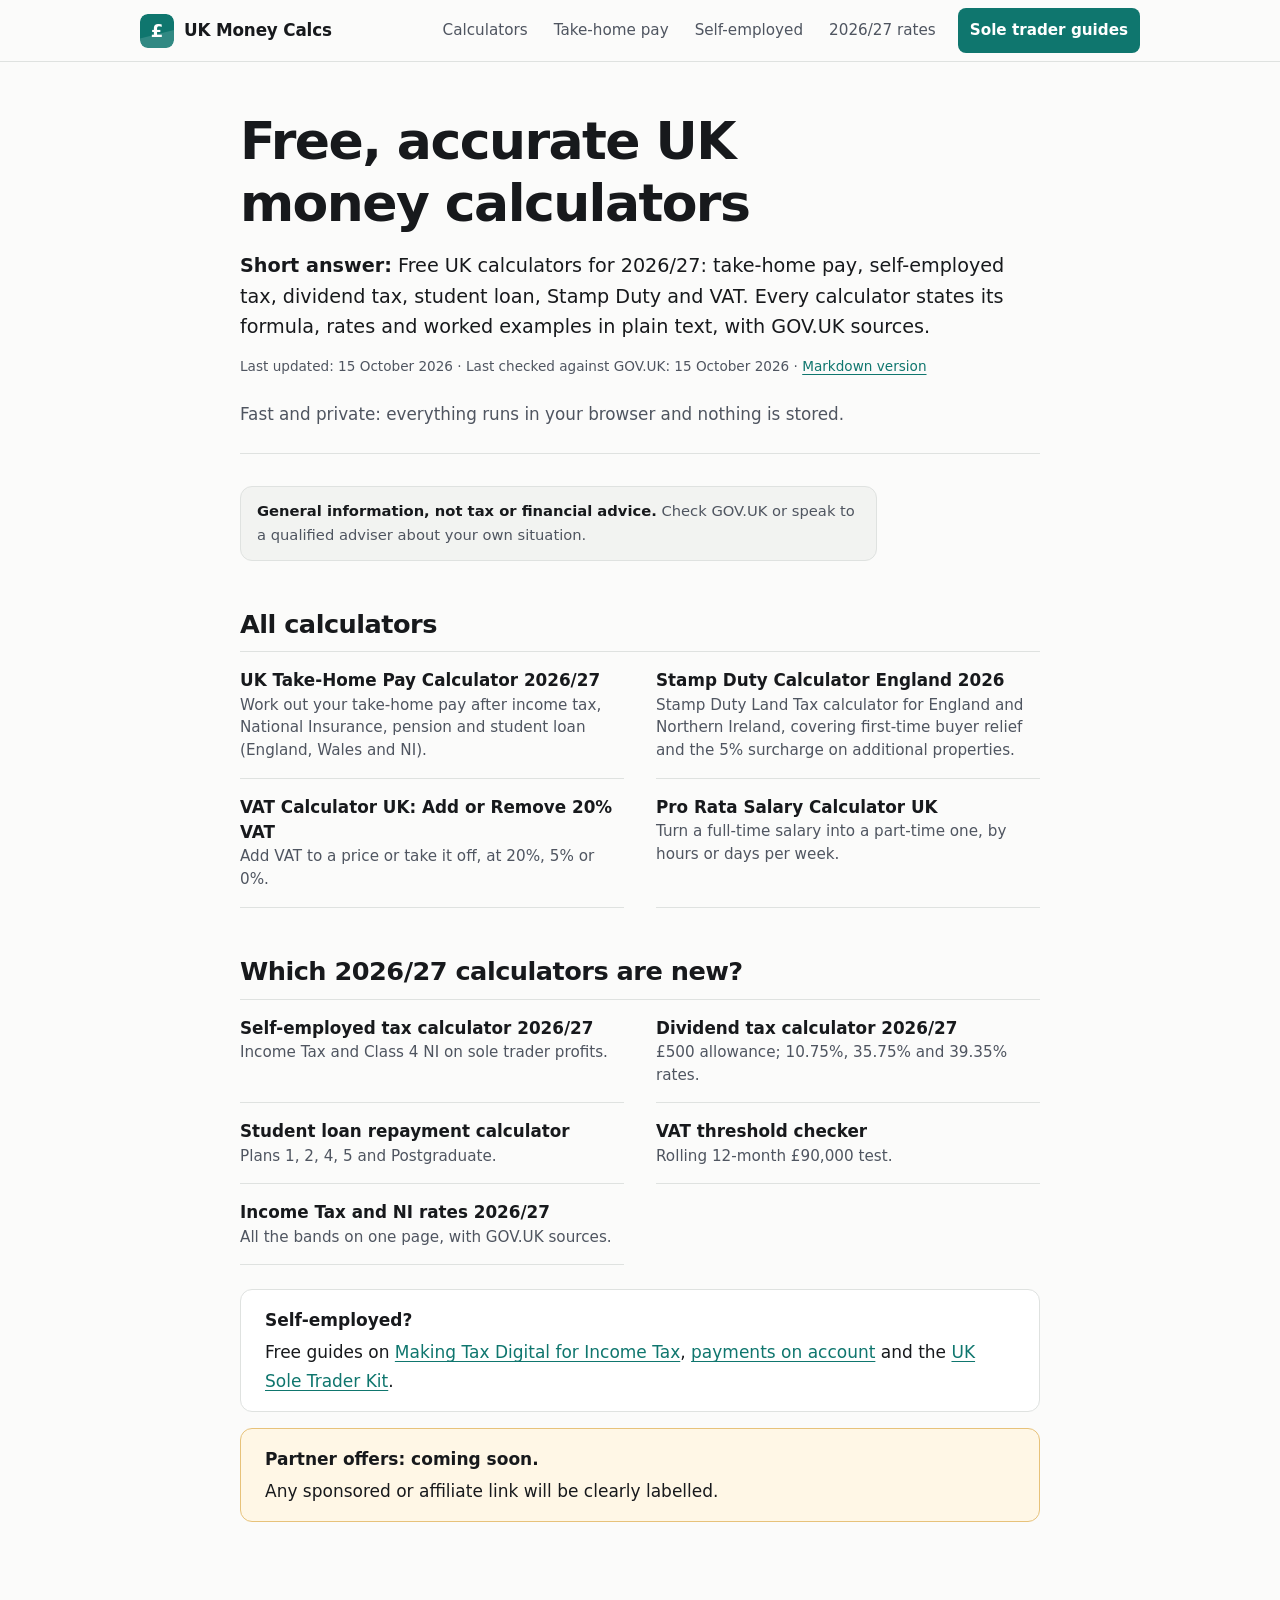
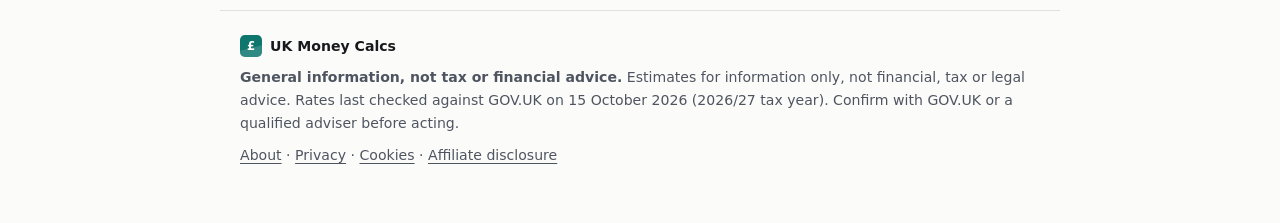
==== commit 4a40c124: "deploy: 54f84002092101d145d0963c06d6adfa9191b4c4" ====
--- a/index.html
+++ b/index.html
@@ -1,4 +1,4 @@
 <!doctype html><html lang="en-GB"><head><meta charset="utf-8"><meta name="viewport" content="width=device-width,initial-scale=1">
 <title>UK Money Calculators: take-home pay, stamp duty, VAT</title><meta name="description" content="Free UK calculators for salary, tax, stamp duty and VAT."><meta name="google-site-verification" content="4ClukxyHFtP7GSHUR0D75dGuQpNh220_u6YMPQ5exTw" /><link rel="stylesheet" href="style.css"><link rel="icon" href="favicon.svg" type="image/svg+xml"><meta name="theme-color" content="#0f766e"><meta name="color-scheme" content="light dark"><link rel="canonical" href="https://calcs.andreiturcea.com/"><link rel="alternate" type="text/markdown" href="index.html.md" title="Markdown version"><meta property="article:modified_time" content="2026-10-15"><script type="application/ld+json">{"@context": "https://schema.org", "@graph": [{"@type": "WebSite", "@id": "https://calcs.andreiturcea.com/#website", "name": "UK Money Calcs", "url": "https://calcs.andreiturcea.com/", "description": "Free UK personal-finance calculators for the 2026/27 tax year (England, Wales and Northern Ireland): take-home pay, self-employed tax, dividend tax, student loan repayments, Stamp Duty Land Tax, VAT and the VAT registration threshold. Each calculator page states its formula, rates and worked examples in plain text, with GOV.UK sources.", "inLanguage": "en-GB", "publisher": {"@id": "https://calcs.andreiturcea.com/#org"}}, {"@type": "Organization", "@id": "https://calcs.andreiturcea.com/#org", "name": "UK Money Calcs", "url": "https://calcs.andreiturcea.com/"}, {"@type": "WebPage", "@id": "https://calcs.andreiturcea.com/#webpage", "url": "https://calcs.andreiturcea.com/", "name": "UK Money Calculators: take-home pay, stamp duty, VAT", "description": "Free UK calculators for salary, tax, stamp duty and VAT.", "inLanguage": "en-GB", "isPartOf": {"@id": "https://calcs.andreiturcea.com/#website"}, "datePublished": "2026-10-15", "dateModified": "2026-10-15", "lastReviewed": "2026-10-15", "breadcrumb": {"@id": "https://calcs.andreiturcea.com/#breadcrumb"}, "encoding": {"@type": "MediaObject", "contentUrl": "https://calcs.andreiturcea.com/index.html.md", "encodingFormat": "text/markdown"}}, {"@type": "BreadcrumbList", "@id": "https://calcs.andreiturcea.com/#breadcrumb", "itemListElement": [{"@type": "ListItem", "position": 1, "name": "UK Money Calcs", "item": "https://calcs.andreiturcea.com/"}]}]}</script></head><body>
-<a class="skip" href="#main">Skip to content</a><header class="site-header"><div class="wrap"><a class="brand" href="index.html"><img src="logo.svg" alt="" width="34" height="34"><span>UK Money Calcs</span></a><nav class="site-nav" aria-label="Main"><a href="index.html#calculators">Calculators</a><a href="take-home-pay.html">Take-home pay</a><a href="self-employed-tax-calculator.html">Self-employed</a><a href="income-tax-bands-2026-27.html">2026/27 rates</a><a class="btn-nav" href="https://kit.andreiturcea.com/">Sole trader guides</a></nav></div></header><main id="main"><section class="hero" id="top"><span class="eyebrow">Free UK tax and money calculators</span><h1>Free, accurate UK money calculators</h1><p id="answer" class="answer"><b>Short answer:</b> Free UK calculators for 2026/27: take-home pay, self-employed tax, dividend tax, student loan, Stamp Duty and VAT. Every calculator states its formula, rates and worked examples in plain text, with GOV.UK sources.</p><p id="last-updated" style="font-size:.85rem;color:#555">Last updated: <time datetime="2026-10-15">15 October 2026</time> · Last checked against GOV.UK: <time datetime="2026-10-15">15 October 2026</time> · <a href="index.html.md">Markdown version</a></p><p>Fast and private: everything runs in your browser and nothing is stored.</p></section><p class="note"><b>General information, not tax or financial advice.</b> Check GOV.UK or speak to a qualified adviser about your own situation.</p><div class="grid"><div class=card><a href="take-home-pay.html"><b>UK Take-Home Pay Calculator 2026/27</b></a><br>Work out your take-home pay after income tax, National Insurance, pension and student loan (England, Wales and NI).</div><div class=card><a href="stamp-duty.html"><b>Stamp Duty Calculator England 2026</b></a><br>Stamp Duty Land Tax calculator for England and Northern Ireland, covering first-time buyer relief and the 5% surcharge on additional properties.</div><div class=card><a href="vat.html"><b>VAT Calculator UK: Add or Remove 20% VAT</b></a><br>Add VAT to a price or take it off, at 20%, 5% or 0%.</div><div class=card><a href="pro-rata-salary.html"><b>Pro Rata Salary Calculator UK</b></a><br>Turn a full-time salary into a part-time one, by hours or days per week.</div></div><h2 id="more-calculators">New for 2026/27</h2><div class="grid"><div class=card><a href="self-employed-tax-calculator.html"><b>Self-employed tax calculator 2026/27</b></a><br>Income Tax and Class 4 NI on sole trader profits.</div><div class=card><a href="dividend-tax-calculator.html"><b>Dividend tax calculator 2026/27</b></a><br>£500 allowance; 10.75%, 35.75% and 39.35% rates.</div><div class=card><a href="student-loan-repayment-calculator.html"><b>Student loan repayment calculator</b></a><br>Plans 1, 2, 4, 5 and Postgraduate.</div><div class=card><a href="vat-threshold-checker.html"><b>VAT threshold checker</b></a><br>Rolling 12-month £90,000 test.</div><div class=card><a href="income-tax-bands-2026-27.html"><b>Income Tax and NI rates 2026/27</b></a><br>All the bands on one page, with GOV.UK sources.</div></div><div class=card><b>Self-employed?</b> Free guides on <a href="https://kit.andreiturcea.com/guide-mtd.html">Making Tax Digital for Income Tax</a>, <a href="https://kit.andreiturcea.com/guide-payments-on-account.html">payments on account</a> and the <a href="https://kit.andreiturcea.com/">UK Sole Trader Kit</a>.</div><div class="card sp"><b>Partner offers: coming soon.</b> Any sponsored or affiliate link will be clearly labelled.</div></main>
+<a class="skip" href="#main">Skip to content</a><header class="site-header"><div class="wrap"><a class="brand" href="index.html"><img src="logo.svg" alt="" width="34" height="34"><span>UK Money Calcs</span></a><nav class="site-nav" aria-label="Main"><a href="index.html#calculators">Calculators</a><a href="take-home-pay.html">Take-home pay</a><a href="self-employed-tax-calculator.html">Self-employed</a><a href="income-tax-bands-2026-27.html">2026/27 rates</a><a class="btn-nav" href="https://kit.andreiturcea.com/">Sole trader guides</a></nav></div></header><main id="main"><section class="hero" id="top"><h1>Free, accurate UK money calculators</h1><p id="answer" class="answer"><b>Short answer:</b> Free UK calculators for 2026/27: take-home pay, self-employed tax, dividend tax, student loan, Stamp Duty and VAT. Every calculator states its formula, rates and worked examples in plain text, with GOV.UK sources.</p><p id="last-updated" style="font-size:.85rem;color:#555">Last updated: <time datetime="2026-10-15">15 October 2026</time> · Last checked against GOV.UK: <time datetime="2026-10-15">15 October 2026</time> · <a href="index.html.md">Markdown version</a></p><p>Fast and private: everything runs in your browser and nothing is stored.</p></section><p class="note"><b>General information, not tax or financial advice.</b> Check GOV.UK or speak to a qualified adviser about your own situation.</p><h2 id="calculators">All calculators</h2><div class="grid"><div class=card><a href="take-home-pay.html"><b>UK Take-Home Pay Calculator 2026/27</b></a><br>Work out your take-home pay after income tax, National Insurance, pension and student loan (England, Wales and NI).</div><div class=card><a href="stamp-duty.html"><b>Stamp Duty Calculator England 2026</b></a><br>Stamp Duty Land Tax calculator for England and Northern Ireland, covering first-time buyer relief and the 5% surcharge on additional properties.</div><div class=card><a href="vat.html"><b>VAT Calculator UK: Add or Remove 20% VAT</b></a><br>Add VAT to a price or take it off, at 20%, 5% or 0%.</div><div class=card><a href="pro-rata-salary.html"><b>Pro Rata Salary Calculator UK</b></a><br>Turn a full-time salary into a part-time one, by hours or days per week.</div></div><h2 id="which-2026-27-calculators-are-new">Which 2026/27 calculators are new?</h2><div class="grid"><div class=card><a href="self-employed-tax-calculator.html"><b>Self-employed tax calculator 2026/27</b></a><br>Income Tax and Class 4 NI on sole trader profits.</div><div class=card><a href="dividend-tax-calculator.html"><b>Dividend tax calculator 2026/27</b></a><br>£500 allowance; 10.75%, 35.75% and 39.35% rates.</div><div class=card><a href="student-loan-repayment-calculator.html"><b>Student loan repayment calculator</b></a><br>Plans 1, 2, 4, 5 and Postgraduate.</div><div class=card><a href="vat-threshold-checker.html"><b>VAT threshold checker</b></a><br>Rolling 12-month £90,000 test.</div><div class=card><a href="income-tax-bands-2026-27.html"><b>Income Tax and NI rates 2026/27</b></a><br>All the bands on one page, with GOV.UK sources.</div></div><div class=card><b>Self-employed?</b> Free guides on <a href="https://kit.andreiturcea.com/guide-mtd.html">Making Tax Digital for Income Tax</a>, <a href="https://kit.andreiturcea.com/guide-payments-on-account.html">payments on account</a> and the <a href="https://kit.andreiturcea.com/">UK Sole Trader Kit</a>.</div><div class="card sp"><b>Partner offers: coming soon.</b> Any sponsored or affiliate link will be clearly labelled.</div></main>
 <footer><div class="foot-brand"><img src="logo.svg" alt="" width="22" height="22">UK Money Calcs</div><b>General information, not tax or financial advice.</b> Estimates for information only, not financial, tax or legal advice. Rates last checked against GOV.UK on 15 October 2026 (2026/27 tax year). Confirm with GOV.UK or a qualified adviser before acting.<br><a href="about.html">About</a> · <a href="privacy.html">Privacy</a> · <a href="cookies.html">Cookies</a> · <a href="affiliate-disclosure.html">Affiliate disclosure</a></footer></body></html>
--- a/style.css
+++ b/style.css
@@ -1,73 +1,93 @@
-/* Shared design system. Accent colours are set per site below. */
-:root{--accent:#0f766e;--accent-soft:#e6f4f1;--bg:#ffffff;--bg-alt:#f6f7f9;--text:#16181d;--muted:#5b6170;--line:#e3e6eb;--card:#ffffff;
---warn-bg:#fff8eb;--warn-line:#f2c46d;--radius:14px;--shadow:0 1px 2px rgba(16,24,40,.05),0 4px 16px rgba(16,24,40,.06);
---font:system-ui,-apple-system,"Segoe UI",Roboto,"Helvetica Neue",Arial,"Noto Sans",sans-serif;--mono:ui-monospace,SFMono-Regular,Menlo,Consolas,monospace;color-scheme:light dark}
-@media (prefers-color-scheme:dark){:root{--accent:#2dd4bf;--accent-soft:#0f2a27;--bg:#0f1115;--bg-alt:#161920;--text:#e8eaef;--muted:#a3a9b6;--line:#2a2f3a;--card:#161920;
---warn-bg:#2a2112;--warn-line:#8a6a2c;--shadow:0 1px 2px rgba(0,0,0,.4)}}
+/* Shared design system v2 (Impeccable audit + Modern Web Guidance). Accent per site. */
+:root{color-scheme:light dark;
+--accent-l:#0f766e;--accent-d:#2dd4bf;--soft-l:#e6f4f1;--soft-d:#0f2a27;
+--accent:var(--accent-l);--accent-soft:var(--soft-l);--on-accent:#ffffff;
+--bg:#fbfbfa;--bg-alt:#f2f3f1;--text:#17191c;--muted:#4f5560;--line:#dfe2e0;--card:#ffffff;
+--warn-bg:#fff7e6;--warn-line:#e7c27a;--radius:12px;
+--shadow:0 1px 2px rgba(20,24,28,.06),0 2px 8px rgba(20,24,28,.05);
+--font:system-ui,-apple-system,"Segoe UI",Roboto,"Helvetica Neue",Arial,"Noto Sans",sans-serif;--mono:ui-monospace,SFMono-Regular,Menlo,Consolas,monospace;
+--measure:68ch;--s1:4px;--s2:8px;--s3:12px;--s4:16px;--s5:24px;--s6:32px;--s7:48px;--s8:64px}
+@media (prefers-color-scheme:dark){:root{--accent:var(--accent-d);--accent-soft:var(--soft-d);--on-accent:#0d0f12;
+--bg:#0f1113;--bg-alt:#171a1d;--text:#e9ebee;--muted:#a9afb8;--line:#2b3035;--card:#15181b;--warn-bg:#2a2214;--warn-line:#7d6230;
+--shadow:0 1px 2px rgba(0,0,0,.5)}}
 *,*::before,*::after{box-sizing:border-box}
-html{-webkit-text-size-adjust:100%;scroll-padding-top:80px}
-body{margin:0;background:var(--bg);color:var(--text);font-family:var(--font);font-size:1.0625rem;line-height:1.65;text-rendering:optimizeLegibility}
-a{color:var(--accent);text-underline-offset:.18em;text-decoration-thickness:1px}a:hover{text-decoration-thickness:2px}
-:focus-visible{outline:3px solid var(--accent);outline-offset:2px;border-radius:4px}
-.skip{position:absolute;left:-999px;top:8px;background:var(--accent);color:#fff;padding:8px 14px;border-radius:8px;z-index:20}.skip:focus{left:8px}
-.wrap,main,footer{width:100%;max-width:880px;margin:0 auto;padding-left:20px;padding-right:20px}
-/* header */
-.site-header{position:sticky;top:0;z-index:10;background:color-mix(in srgb,var(--bg) 88%,transparent);backdrop-filter:saturate(1.4) blur(10px);border-bottom:1px solid var(--line)}
-.site-header .wrap{max-width:1080px;display:flex;align-items:center;gap:16px;min-height:60px;flex-wrap:wrap;padding-top:8px;padding-bottom:8px}
+html{-webkit-text-size-adjust:100%;text-size-adjust:100%;scroll-padding-top:88px;accent-color:var(--accent);scrollbar-color:color-mix(in srgb,var(--muted) 55%,transparent) transparent}
+body{margin:0;background:var(--bg);color:var(--text);font-family:var(--font);font-size:1.0625rem;line-height:1.65;caret-color:var(--accent)}
+::selection{background:color-mix(in srgb,var(--accent) 28%,transparent);color:inherit}
+a{color:var(--accent);text-underline-offset:.2em;text-decoration-thickness:1px}
+a:hover{text-decoration-thickness:2px}
+:focus-visible{outline:3px solid var(--accent);outline-offset:3px;border-radius:4px}
+.skip{position:absolute;left:-999px;top:var(--s2);background:var(--accent);color:var(--on-accent);padding:var(--s2) var(--s4);border-radius:8px;z-index:20}.skip:focus{left:var(--s2)}
+.wrap,main,footer{width:100%;max-width:840px;margin-inline:auto;padding-inline:20px}
+/* header: solid surface, no decorative blur */
+.site-header{position:sticky;top:0;z-index:10;background:var(--bg);border-bottom:1px solid var(--line)}
+.site-header .wrap{max-width:1040px;display:flex;align-items:center;gap:var(--s4);min-height:60px;flex-wrap:wrap;padding-block:var(--s2)}
 .brand{display:flex;align-items:center;gap:10px;color:var(--text);text-decoration:none;font-weight:700;letter-spacing:-.01em;font-size:1.05rem}
-.brand img{display:block;border-radius:9px}
-.site-nav{display:flex;gap:4px;margin-left:auto;overflow-x:auto;scrollbar-width:none;max-width:100%}
-.site-nav a{color:var(--muted);text-decoration:none;padding:6px 10px;border-radius:8px;font-size:.95rem;white-space:nowrap}
+.brand img{display:block;border-radius:8px}
+.site-nav{display:flex;gap:2px;margin-left:auto;overflow-x:auto;scrollbar-width:none;max-width:100%}
+.site-nav a{color:var(--muted);text-decoration:none;padding:10px 12px;border-radius:8px;font-size:.95rem;white-space:nowrap;min-height:44px;display:inline-flex;align-items:center}
 .site-nav a:hover{color:var(--text);background:var(--bg-alt)}
-.site-nav a.btn-nav{background:var(--accent);color:#fff;font-weight:600}
-@media (prefers-color-scheme:dark){.site-nav a.btn-nav,.btn,button{color:#0f1115!important}}
-@media (max-width:640px){.site-nav{margin-left:0;width:100%;order:3}}
-/* main typography */
-main{padding-top:28px;padding-bottom:24px}
-h1,h2,h3{line-height:1.25;letter-spacing:-.015em;color:var(--text)}
-h1{font-size:clamp(1.75rem,4.5vw,2.5rem);margin:.2em 0 .5em;font-weight:800}
-h2{font-size:clamp(1.3rem,3vw,1.6rem);margin:1.8em 0 .6em}h3{font-size:1.15rem;margin:1.4em 0 .4em}
-p,ul,ol{margin:0 0 1em}li{margin:.25em 0}
+.site-nav a.btn-nav{background:var(--accent);color:var(--on-accent);font-weight:600;margin-left:var(--s2)}
+.site-nav a.btn-nav:hover{background:color-mix(in srgb,var(--accent) 88%,var(--text))}
+@media (max-width:640px){.site-nav{margin-left:0;width:100%;order:3;mask-image:linear-gradient(90deg,#000 88%,transparent)}}
+/* reading typography */
+main{padding-block:var(--s6) var(--s5)}
+main>p,main>ul,main>ol,.card p,.card ul,.answer,.note{max-width:var(--measure)}
+h1,h2,h3{line-height:1.2;letter-spacing:-.02em;color:var(--text);text-wrap:balance}
+h1{font-size:clamp(1.85rem,1.2rem + 2.6vw,2.75rem);margin:0 0 var(--s4);font-weight:800;letter-spacing:-.03em}
+h2{font-size:clamp(1.3rem,1.1rem + .8vw,1.6rem);margin:var(--s7) 0 var(--s3);font-weight:700}
+h3{font-size:1.125rem;margin:var(--s5) 0 var(--s2);font-weight:650}
+p,li{text-wrap:pretty}p,ul,ol{margin:0 0 var(--s4)}li{margin:var(--s1) 0}li::marker{color:var(--muted)}
 code{font-family:var(--mono);font-size:.9em;background:var(--bg-alt);padding:.1em .35em;border-radius:5px}
-.answer{font-size:1.1rem;background:var(--accent-soft);border-radius:var(--radius);padding:14px 18px;border:1px solid color-mix(in srgb,var(--accent) 25%,transparent)}
-#last-updated{color:var(--muted)!important;font-size:.85rem!important}
+.answer{font-size:1.125rem;line-height:1.6;background:var(--accent-soft);border-radius:var(--radius);padding:var(--s4) var(--s5);margin:0 0 var(--s3)}
+#last-updated{color:var(--muted)!important;font-size:.85rem!important;margin-bottom:var(--s5)}
 .small{font-size:.85rem;color:var(--muted)}
-.note{background:var(--bg-alt);border-left:4px solid var(--accent);padding:10px 14px;border-radius:0 10px 10px 0;font-size:.92rem}
-/* hero */
-.hero{margin:8px 0 28px;padding:36px 28px;border-radius:20px;background:linear-gradient(135deg,var(--accent-soft),var(--bg-alt));border:1px solid var(--line)}
-.hero h1{margin-top:0}.hero p{font-size:1.15rem;color:var(--muted);max-width:60ch}
-.hero .eyebrow{display:inline-block;font-size:.8rem;font-weight:700;text-transform:uppercase;letter-spacing:.08em;color:var(--accent);margin-bottom:8px}
-@media (max-width:640px){.hero{padding:24px 18px}}
-/* cards */
-.card{background:var(--card);border:1px solid var(--line);border-radius:var(--radius);padding:18px 20px;margin:14px 0;box-shadow:var(--shadow)}
-.card>b:first-child,.card>a:first-child b{font-size:1.02rem}
-.grid,#l{display:grid;grid-template-columns:repeat(auto-fill,minmax(250px,1fr));gap:14px;margin:14px 0}
-.grid .card,#l .card{margin:0;transition:border-color .15s,transform .15s}
-.grid .card:hover,#l .card:hover{border-color:var(--accent);transform:translateY(-2px)}
-.grid .card a,#l .card b a{text-decoration:none}
-.sp{background:var(--warn-bg);border:1px solid var(--warn-line);box-shadow:none}
-.kit-cta{background:var(--accent-soft);border:1px solid color-mix(in srgb,var(--accent) 35%,transparent);border-left:5px solid var(--accent)}
-.kit-cta a:last-child{display:inline-block;margin-top:8px;background:var(--accent);color:#fff;padding:7px 14px;border-radius:9px;text-decoration:none;font-weight:600}
-@media (prefers-color-scheme:dark){.kit-cta a:last-child{color:#0f1115}}
-.tag{display:inline-block;background:var(--accent-soft);color:var(--text);border-radius:999px;padding:3px 10px;margin:3px 4px 3px 0;font-size:.82rem;text-decoration:none;border:1px solid var(--line)}
-a.tag:hover{border-color:var(--accent)}
+.note{background:var(--bg-alt);border:1px solid var(--line);padding:var(--s3) var(--s4);border-radius:var(--radius);font-size:.92rem;color:var(--muted)}
+.note b{color:var(--text)}
+.anchor{display:block;scroll-margin-top:88px}
+/* home hero: open layout, no box, no eyebrow */
+.hero{margin:0 0 var(--s6);padding:var(--s4) 0 var(--s5);border-bottom:1px solid var(--line)}
+.hero h1{font-size:clamp(2.1rem,1.3rem + 3.4vw,3.25rem);max-width:20ch}
+.hero .answer{background:none;padding:0;font-size:1.2rem;color:var(--text)}
+.hero>p:last-child{font-size:1.05rem;color:var(--muted);max-width:var(--measure);margin:0}
+/* panels */
+.card{background:var(--card);border:1px solid var(--line);border-radius:var(--radius);padding:var(--s4) var(--s5);margin:var(--s4) 0}
+.card>b:first-child{display:block;margin-bottom:var(--s1)}
+.card ul{padding-left:1.2em}
+/* link lists instead of identical card grids */
+.grid,#l{display:grid;grid-template-columns:repeat(auto-fit,minmax(min(100%,320px),1fr));column-gap:var(--s6);margin:var(--s3) 0 var(--s5);border-top:1px solid var(--line)}
+.grid .card,#l .card{margin:0;padding:var(--s4) 0;border:0;border-bottom:1px solid var(--line);border-radius:0;background:none;box-shadow:none;color:var(--muted);font-size:.95rem;line-height:1.5}
+.grid .card a,#l .card b a{text-decoration:none;font-size:1.05rem}
+.grid .card a b,#l .card b{color:var(--text)}
+.grid .card a:hover b,#l .card b a:hover{color:var(--accent);text-decoration:underline;text-decoration-thickness:1px}
+#l .card b a{color:var(--text)}
+.sp{background:var(--warn-bg);border:1px solid var(--warn-line)}
+.kit-cta{background:var(--accent-soft);border:1px solid color-mix(in srgb,var(--accent) 30%,transparent);padding:var(--s5)}
+.kit-cta b:first-child{display:inline}
+.kit-cta a:last-child{display:inline-flex;align-items:center;min-height:44px;margin-top:var(--s3);background:var(--accent);color:var(--on-accent);padding:0 var(--s4);border-radius:10px;text-decoration:none;font-weight:600}
+.kit-cta a:last-child:hover{background:color-mix(in srgb,var(--accent) 88%,var(--text))}
+.tag{display:inline-block;background:var(--bg-alt);color:var(--muted);border-radius:999px;padding:2px 10px;margin:2px 4px 2px 0;font-size:.8rem;text-decoration:none;border:1px solid var(--line);font-weight:500;vertical-align:.1em}
+a.tag{color:var(--text);padding:6px 12px;font-size:.88rem}a.tag:hover{border-color:var(--accent);color:var(--accent)}
 /* forms and calculators */
-label{display:inline-flex;flex-wrap:wrap;align-items:center;gap:8px;margin:6px 14px 6px 0;font-weight:500}
-input,select,button{font:inherit;font-size:1rem;padding:9px 12px;border-radius:10px;border:1px solid var(--line);background:var(--bg);color:var(--text);min-height:44px}
-input[type=number]{max-width:170px}input[type=radio],input[type=checkbox]{min-height:auto;accent-color:var(--accent);width:18px;height:18px}
-input#q{width:100%;max-width:none;margin:10px 0}
-button,.btn{background:var(--accent);color:#fff;border:0;cursor:pointer;font-weight:600;padding:10px 18px}
-button:hover{filter:brightness(1.08)}
-#o{margin-top:14px}#o:empty{display:none}
+label{display:inline-flex;flex-wrap:wrap;align-items:center;gap:var(--s2);margin:var(--s2) var(--s4) var(--s2) 0;font-weight:500}
+input,select,button{font:inherit;font-size:1rem;padding:9px 12px;border-radius:10px;border:1px solid color-mix(in srgb,var(--muted) 45%,var(--line));background:var(--bg);color:var(--text);min-height:44px}
+input:hover,select:hover{border-color:var(--muted)}
+input[type=number]{max-width:11rem;font-variant-numeric:tabular-nums}
+input[type=radio],input[type=checkbox]{min-height:auto;width:20px;height:20px}
+input#q{width:100%;max-width:none;margin:var(--s2) 0 0}
+button,.btn{background:var(--accent);color:var(--on-accent);border:0;cursor:pointer;font-weight:600;padding:0 var(--s5)}
+button:hover{background:color-mix(in srgb,var(--accent) 88%,var(--text))}
+button:active{transform:translateY(1px)}
+#o{margin-top:var(--s4);font-variant-numeric:tabular-nums}#o:empty{display:none}
+h2#o{font-size:1.4rem;margin-bottom:0}
 /* tables */
-.table-wrap{overflow-x:auto;margin:12px 0 20px;border:1px solid var(--line);border-radius:12px}
+.table-wrap{overflow-x:auto;margin:var(--s3) 0 var(--s5);border:1px solid var(--line);border-radius:var(--radius);background:var(--card)}
 table{border-collapse:collapse;width:100%;font-size:.95rem;font-variant-numeric:tabular-nums}
-th{background:var(--bg-alt);font-weight:600}td,th{border-bottom:1px solid var(--line);padding:9px 12px;text-align:left;vertical-align:top}
+th{background:var(--bg-alt);font-weight:600;font-size:.88rem;color:var(--muted)}td,th{border-bottom:1px solid var(--line);padding:10px 14px;text-align:left;vertical-align:top}
 tr:last-child td{border-bottom:0}
-.table-wrap table{margin:0}
 /* footer */
-footer{margin-top:40px;padding-top:24px;padding-bottom:40px;border-top:1px solid var(--line);font-size:.88rem;color:var(--muted)}
-footer a{color:var(--muted)}footer a:hover{color:var(--accent)}
-footer br+a{display:inline-block;margin-top:10px}
-.foot-brand{display:flex;align-items:center;gap:8px;font-weight:700;color:var(--text);margin-bottom:8px}
-@media print{.site-header,.kit-cta,footer{display:none}}
+footer{margin-top:var(--s7);padding-block:var(--s5) var(--s7);border-top:1px solid var(--line);font-size:.88rem;color:var(--muted)}
+footer a{color:var(--muted);display:inline-block;padding:var(--s2) 0}footer a:hover{color:var(--accent)}
+.foot-brand{display:flex;align-items:center;gap:var(--s2);font-weight:700;color:var(--text);margin-bottom:var(--s2)}
+@media (prefers-reduced-motion:no-preference){a,button,.site-nav a{transition:color .15s ease-out,background-color .15s ease-out}}
+@media print{.site-header,.kit-cta,footer,.skip{display:none}}
